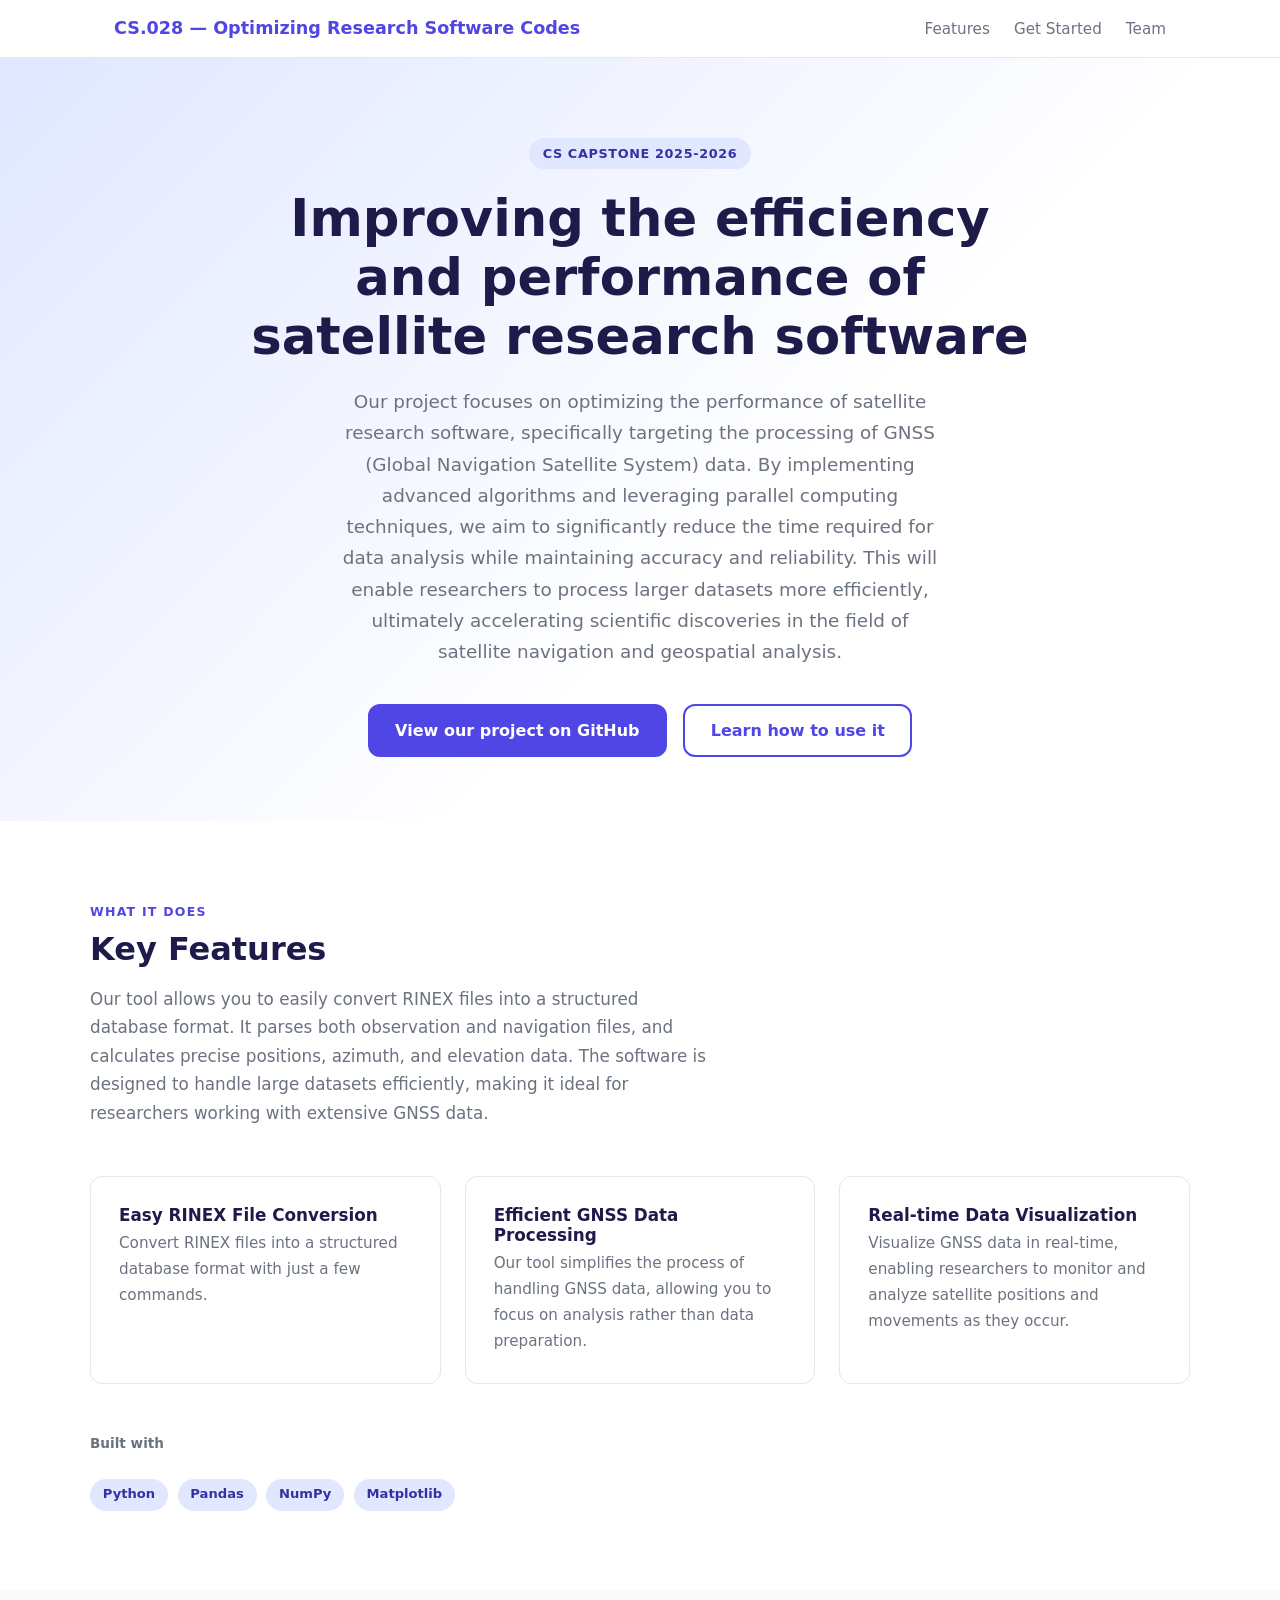
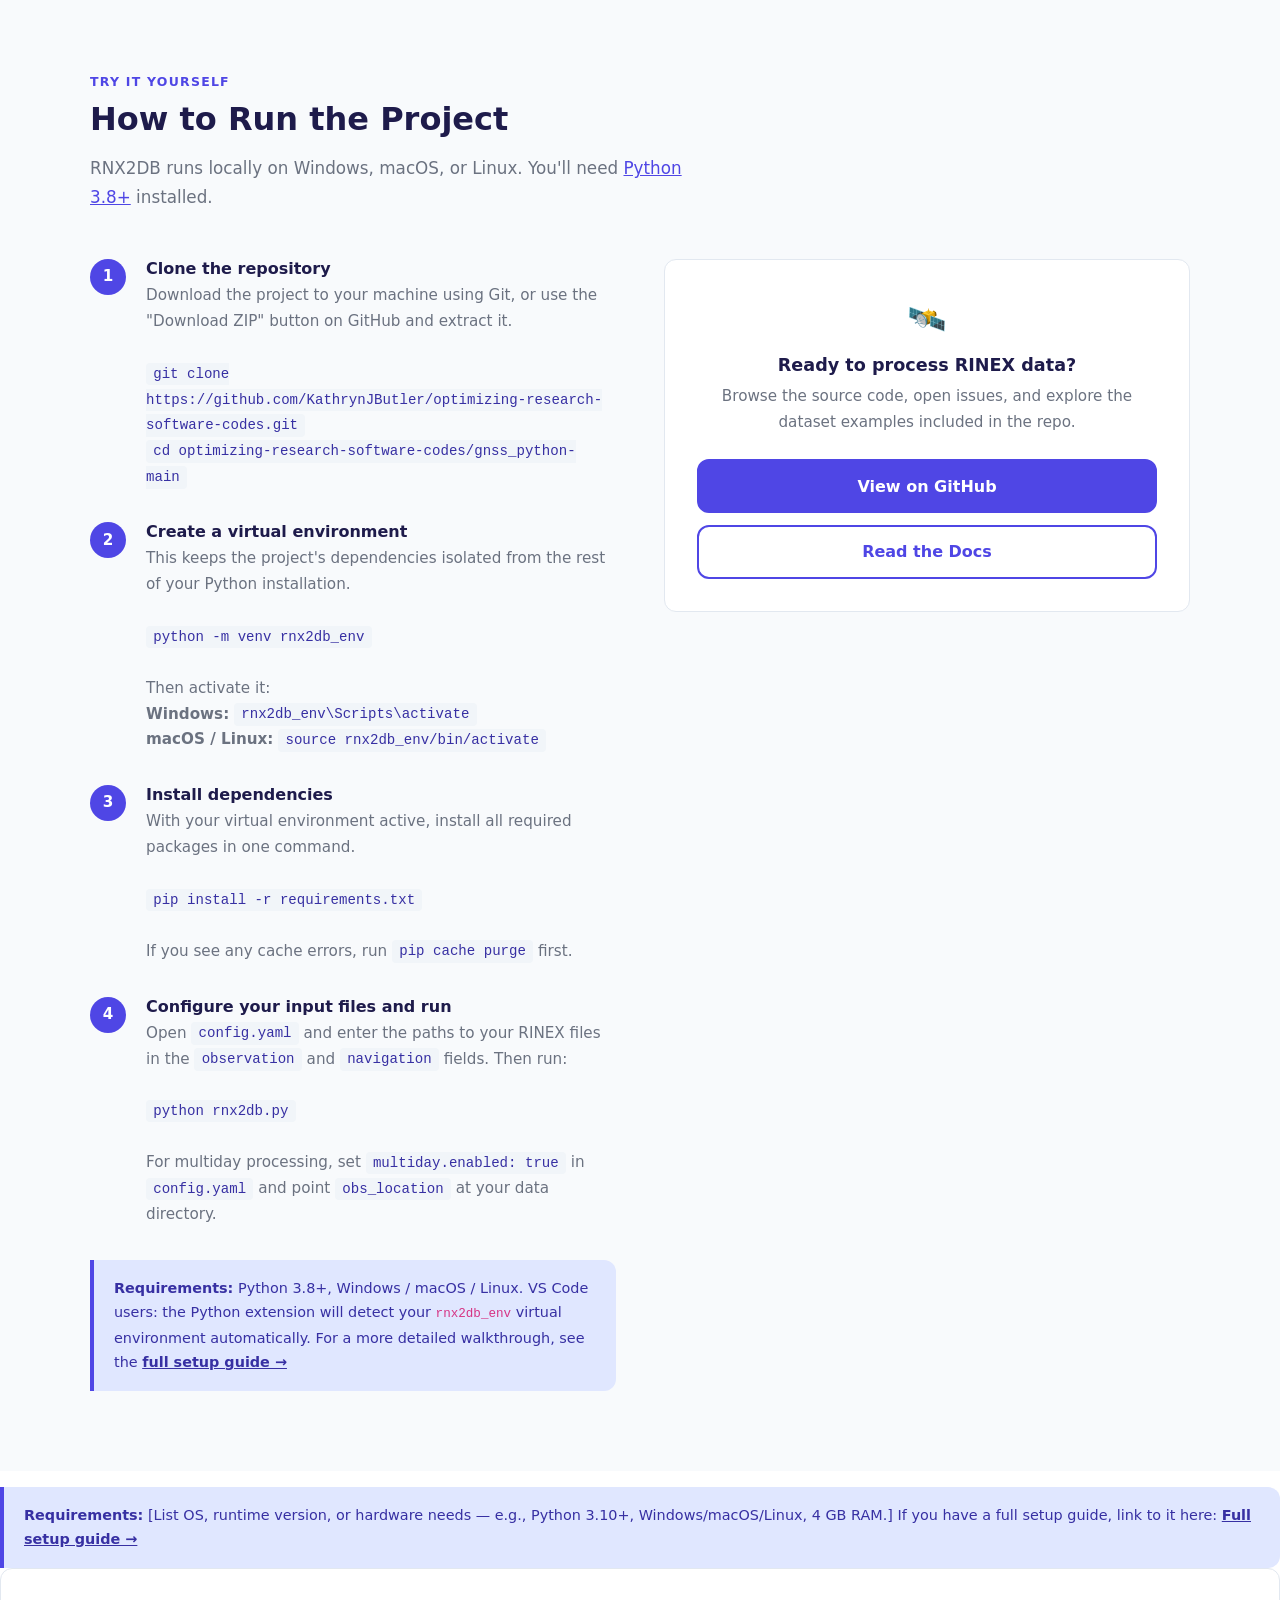
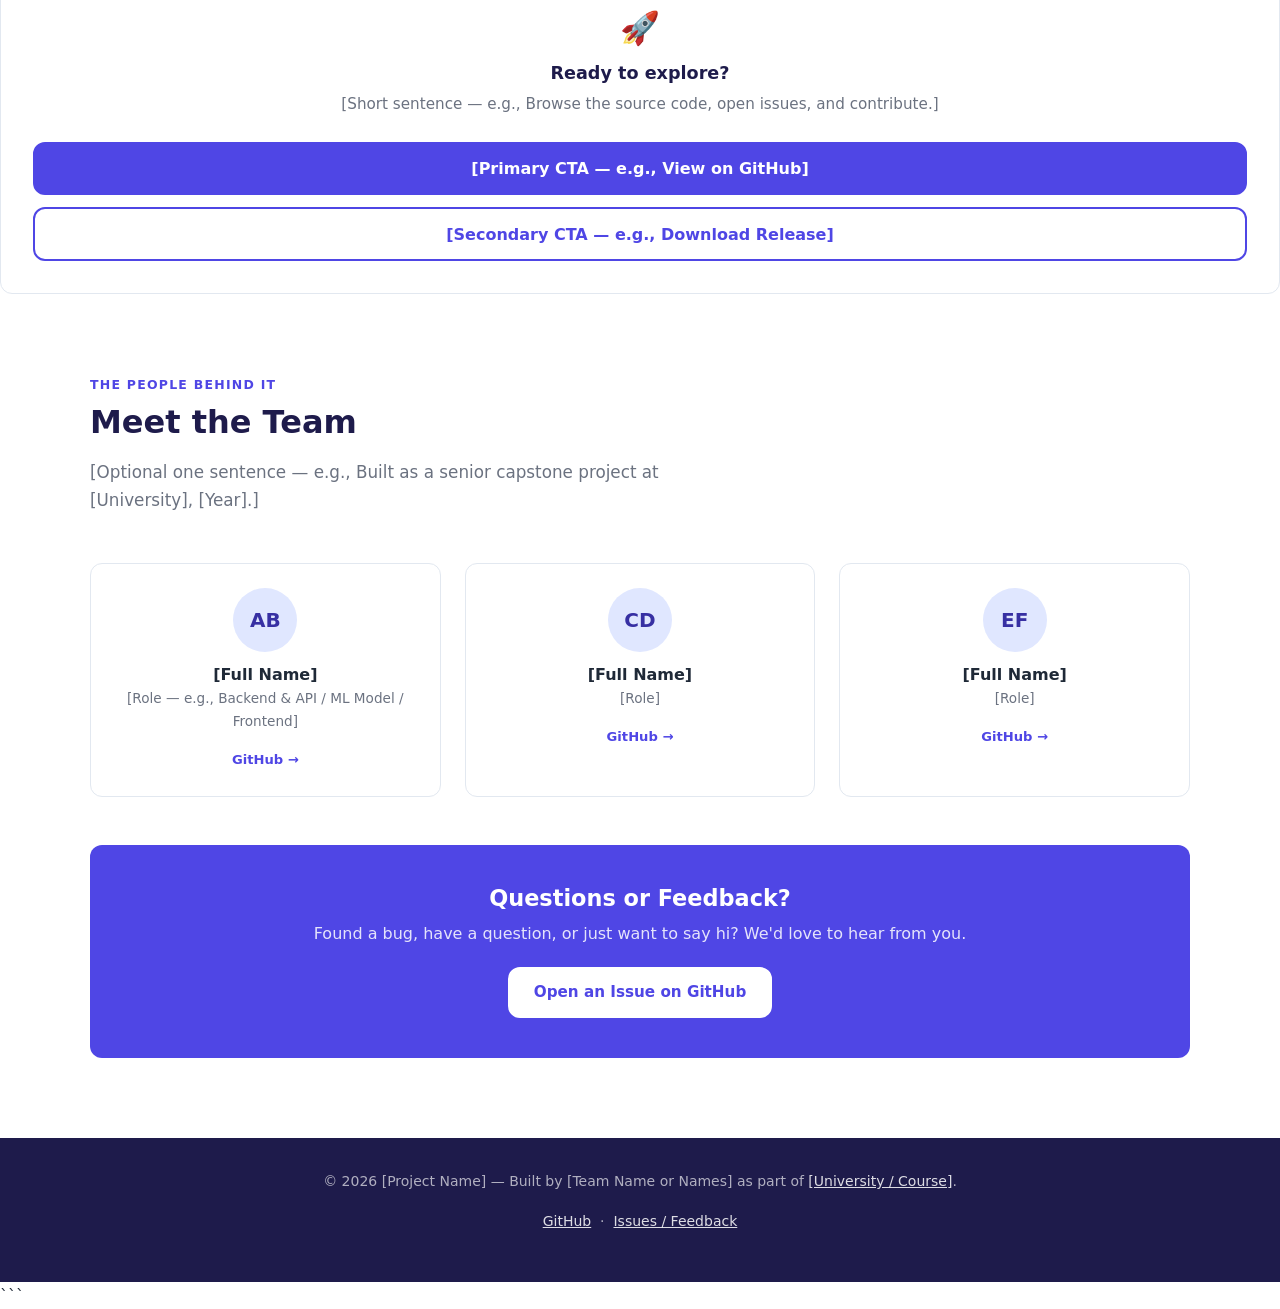
==== docs/index.html @ 9f59230b "About halfway done with the website Co-authored-by: Copilot <copilot@github.com>" ====
<!DOCTYPE html>
<html lang="en">

<head>
  <meta charset="UTF-8" />
  <meta name="viewport" content="width=device-width, initial-scale=1.0" />
  <title>CS.028 — Optimizing Research Software Codes</title>
  <meta name="description" content="Improving the efficiency and performance of satellite research software." />

  <!-- Bootstrap 5 from CDN -->
  <link rel="stylesheet" href="https://cdnjs.cloudflare.com/ajax/libs/bootstrap/5.3.3/css/bootstrap.min.css"
    integrity="sha512-jnSuA4Ss2PkkikSOLtYs8BlYIeeIK1h99ty4YfvRPAlzr377vr3CXDb7sb7eEEBYjDtcYj+AjBH3FLv5uSJuXg=="
    crossorigin="anonymous" referrerpolicy="no-referrer" />

  <!-- styles -->
  <link rel="stylesheet" href="style.css" />


</head>

<body>

  <!-- Skip link for keyboard/screen-reader users -->
  <a class="skip-link" href="#main-content">Skip to main content</a>

  <!-- ─── Navigation ──────────────────────────────────────── -->
  <nav aria-label="Site navigation">
    <div class="nav-inner">
      <a href="#" class="nav-logo" aria-label="CS.028 — Optimizing Research Software Codes home">CS.028 — Optimizing
        Research Software Codes</a>
      <ul class="nav-links" role="list">
        <li><a href="#features">Features</a></li>
        <li><a href="#get-started">Get Started</a></li>
        <li><a href="#team">Team</a></li>
      </ul>
    </div>
  </nav>

  <main id="main-content">

    <!-- ─── Hero ─────────────────────────────────────────── -->
    <section class="hero" aria-labelledby="hero-heading">
      <p class="hero-badge" aria-hidden="true">CS Capstone 2025-2026</p>
      <h1 id="hero-heading">
        Improving the efficiency and performance of satellite research software
      </h1>
      <p class="hero-sub">
        Our project focuses on optimizing the performance of satellite research software, specifically targeting the
        processing of GNSS (Global Navigation Satellite System) data. By implementing advanced algorithms and leveraging
        parallel computing techniques, we aim to significantly reduce the time required for data analysis while
        maintaining accuracy and reliability. This will enable researchers to process larger datasets more efficiently,
        ultimately accelerating scientific discoveries in the field of satellite navigation and geospatial analysis.
      </p>

      <div class="hero-cta-group">
        <!-- PRIMARY action -->
        <a href="https://github.com/KathrynJButler/optimizing-research-software-codes" class="btn-primary-custom"
          aria-label="View source code on GitHub (opens in new tab)">
          View our project on GitHub
        </a>
        <!-- SECONDARY action -->
        <a href="https://github.com/KathrynJButler/optimizing-research-software-codes/tree/main/documentation"
          class="btn-secondary-custom" aria-label="View documentation on GitHub (opens in new tab)">
          Learn how to use it
        </a>
      </div>
    </section>

    <!-- ─── Features ─────────────────────────────────────── -->
    <section class="section" id="features" aria-labelledby="features-heading">
      <div class="section-inner">
        <p class="section-label" aria-hidden="true">What it does</p>
        <h2 class="section-title" id="features-heading">Key Features</h2>
        <p class="section-desc">
          Our tool allows you to easily convert RINEX files into a structured database format. It parses both
          observation and navigation files, and calculates precise positions, azimuth, and elevation data. The software
          is designed to handle large datasets efficiently, making it ideal for researchers working with extensive GNSS
          data.
        </p>

        <div class="features-grid" role="list">

          <!-- Feature 1 -->
          <article class="feature-card" role="listitem">
            <!-- <span class="feature-icon" aria-hidden="true">📊</span> -->
            <h3>Easy RINEX File Conversion</h3>
            <p>
              Convert RINEX files into a structured database format with just a few commands.
            </p>
          </article>

          <!-- Feature 2 -->
          <article class="feature-card" role="listitem">
            <h3>Efficient GNSS Data Processing</h3>
            <p>
              Our tool simplifies the process of handling GNSS data, allowing you to focus on analysis rather than data
              preparation.
            </p>
          </article>

          <!-- Feature 3 -->
          <article class="feature-card" role="listitem">
            <h3>Real-time Data Visualization</h3>
            <p>
              Visualize GNSS data in real-time, enabling researchers to monitor and analyze satellite positions and
              movements as they occur.
            </p>
          </article>
        </div>

        <!-- Tech stack — optional but looks nice -->
        <div style="margin-top: 3rem;">
          <p style="font-size: 0.85rem; font-weight: 600; color: var(--text-muted); margin-bottom: 0.5rem;">Built with
          </p>
          <div class="tech-pills" aria-label="Technologies used">
            <span class="tech-pill">Python</span>
            <span class="tech-pill">Pandas</span>
            <span class="tech-pill">NumPy</span>
            <span class="tech-pill">Matplotlib</span>
          </div>
        </div>

      </div>
    </section>

    <!-- ─── Get Started ───────────────────────────────────── -->
    <section class="section section-alt" id="get-started" aria-labelledby="gs-heading">
      <div class="section-inner">
        <p class="section-label" aria-hidden="true">Try it yourself</p>
        <h2 class="section-title" id="gs-heading">How to Run the Project</h2>
        <p class="section-desc">
          RNX2DB runs locally on Windows, macOS, or Linux. You'll need
          <a href="https://www.python.org/downloads/" target="_blank" rel="noopener noreferrer"
            aria-label="Download Python (opens in new tab)">Python 3.8+</a>
          installed.
        </p>

        <div style="display: grid; grid-template-columns: 1fr 1fr; gap: 3rem; align-items: start;">

          <div>
            <ol class="steps" aria-label="Setup steps">

              <li>
                <div class="step-num" aria-hidden="true">1</div>
                <div class="step-body">
                  <h3>Clone the repository</h3>
                  <p>
                    Download the project to your machine using Git, or use the "Download ZIP" button on GitHub and extract it.
                    <br><br>
                    <code>git clone https://github.com/KathrynJButler/optimizing-research-software-codes.git</code>
                    <br>
                    <code>cd optimizing-research-software-codes/gnss_python-main</code>
                  </p>
                </div>
              </li>

              <li>
                <div class="step-num" aria-hidden="true">2</div>
                <div class="step-body">
                  <h3>Create a virtual environment</h3>
                  <p>
                    This keeps the project's dependencies isolated from the rest of your Python installation.
                    <br><br>
                    <code>python -m venv rnx2db_env</code>
                    <br><br>
                    Then activate it:
                    <br>
                    <strong>Windows:</strong> <code>rnx2db_env\Scripts\activate</code>
                    <br>
                    <strong>macOS / Linux:</strong> <code>source rnx2db_env/bin/activate</code>
                  </p>
                </div>
              </li>

              <li>
                <div class="step-num" aria-hidden="true">3</div>
                <div class="step-body">
                  <h3>Install dependencies</h3>
                  <p>
                    With your virtual environment active, install all required packages
                    in one command. 
                    <br><br>
                    <code>pip install -r requirements.txt</code>
                    <br><br>
                    If you see any cache errors, run
                    <code>pip cache purge</code> first.
                  </p>
                </div>
              </li>

              <li>
                <div class="step-num" aria-hidden="true">4</div>
                <div class="step-body">
                  <h3>Configure your input files and run</h3>
                  <p>
                    Open <code>config.yaml</code> and enter the paths to your RINEX files in the
                    <code>observation</code> and <code>navigation</code> fields. Then run:
                    <br><br>
                    <code>python rnx2db.py</code>
                    <br><br>
                    For multiday processing, set <code>multiday.enabled: true</code>
                    in <code>config.yaml</code> and point
                    <code>obs_location</code> at your data directory.
                  </p>
                </div>
              </li>

            </ol>

            <!-- Requirements note -->
            <div
              style="background: var(--brand-light); border-left: 4px solid var(--brand); border-radius: 0 var(--radius) var(--radius) 0; padding: 1rem 1.25rem; margin-top: 1rem;"
              role="note" aria-label="System requirements">
              <p style="margin: 0; font-size: 0.9rem; color: var(--brand-dark);">
                <strong>Requirements:</strong>
                Python 3.8+, Windows / macOS / Linux.
                VS Code users: the Python extension will detect your
                <code>rnx2db_env</code> virtual environment automatically.
                For a more detailed walkthrough, see the
                <a href="https://github.com/KathrynJButler/optimizing-research-software-codes/tree/main/documentation"
                  style="color: var(--brand-dark); font-weight: 600;" aria-label="Full setup documentation">
                  full setup guide →
                </a>
              </p>
            </div>
          </div>

          <!-- Right column: CTA card -->
          <div>
            <div
              style="background: #fff; border: 1px solid var(--border); border-radius: var(--radius); padding: 2rem; text-align: center;"
              aria-label="Primary call to action">
              <p style="font-size: 2rem; margin-bottom: 0.5rem;" aria-hidden="true">🛰️</p>
              <h3 style="font-weight: 700; font-size: 1.1rem; color: var(--text-main); margin-bottom: 0.5rem;">
                Ready to process RINEX data?
              </h3>
              <p style="color: var(--text-muted); font-size: 0.95rem; margin-bottom: 1.5rem;">
                Browse the source code, open issues, and explore the dataset examples included in the repo.
              </p>
              <a href="https://github.com/KathrynJButler/optimizing-research-software-codes" class="btn-primary-custom"
                style="display: block; text-align: center;" target="_blank" rel="noopener noreferrer"
                aria-label="View the project source code on GitHub (opens in new tab)">
                View on GitHub
              </a>
              <a href="https://github.com/KathrynJButler/optimizing-research-software-codes/blob/main/README.md" class="btn-secondary-custom"
                style="display: block; text-align: center; margin-top: 0.75rem;" target="_blank"
                rel="noopener noreferrer" aria-label="Read the full project documentation (opens in new tab)">
                Read the Docs
              </a>
            </div>
          </div>

        </div>
      </div>
    </section>

    <!-- Platform / requirements note -->
    <div
      style="background: var(--brand-light); border-left: 4px solid var(--brand); border-radius: 0 var(--radius) var(--radius) 0; padding: 1rem 1.25rem; margin-top: 1rem;"
      role="note" aria-label="System requirements">
      <p style="margin: 0; font-size: 0.9rem; color: var(--brand-dark);">
        <strong>Requirements:</strong>
        [List OS, runtime version, or hardware needs — e.g., Python 3.10+, Windows/macOS/Linux, 4 GB RAM.]
        If you have a full setup guide, link to it here:
        <a href="[LINK TO FULL DOCS]" style="color: var(--brand-dark); font-weight: 600;">
          Full setup guide →
        </a>
      </p>
    </div>
    </div>

    <!-- Right column: main CTA card -->
    <div>
      <div
        style="background: #fff; border: 1px solid var(--border); border-radius: var(--radius); padding: 2rem; text-align: center;"
        aria-label="Primary call to action">
        <p style="font-size: 2rem; margin-bottom: 0.5rem;" aria-hidden="true">🚀</p>
        <h3 style="font-weight: 700; font-size: 1.1rem; color: var(--text-main); margin-bottom: 0.5rem;">
          Ready to explore?
        </h3>
        <p style="color: var(--text-muted); font-size: 0.95rem; margin-bottom: 1.5rem;">
          [Short sentence — e.g., Browse the source code, open issues, and contribute.]
        </p>
        <a href="[YOUR MAIN LINK]" class="btn-primary-custom" style="display: block; text-align: center;"
          aria-label="[Descriptive label for your main link]">
          [Primary CTA — e.g., View on GitHub]
        </a>

        <!-- Optional second link -->
        <a href="[SECONDARY LINK]" class="btn-secondary-custom"
          style="display: block; text-align: center; margin-top: 0.75rem;" aria-label="[Descriptive label]">
          [Secondary CTA — e.g., Download Release]
        </a>
      </div>
    </div>

    </div>
    </div>
    </section>

    <!-- ─── Team ──────────────────────────────────────────── -->
    <section class="section" id="team" aria-labelledby="team-heading">
      <div class="section-inner">
        <p class="section-label" aria-hidden="true">The people behind it</p>
        <h2 class="section-title" id="team-heading">Meet the Team</h2>
        <p class="section-desc">
          [Optional one sentence — e.g., Built as a senior capstone project at [University], [Year].]
        </p>

        <div class="team-grid">

          <!-- Duplicate this block for each team member -->
          <div class="team-card">
            <!--
              Initials avatar — replace AB with first+last initials.
              Or swap the .avatar div for an <img> with a headshot.
            -->
            <div class="avatar" aria-hidden="true">AB</div>
            <h3>[Full Name]</h3>
            <p>[Role — e.g., Backend & API / ML Model / Frontend]</p>
            <a href="https://github.com/[username]" target="_blank" rel="noopener noreferrer"
              aria-label="[Full Name]'s GitHub profile (opens in new tab)">
              GitHub →
            </a>
          </div>

          <div class="team-card">
            <div class="avatar" aria-hidden="true">CD</div>
            <h3>[Full Name]</h3>
            <p>[Role]</p>
            <a href="https://github.com/[username]" target="_blank" rel="noopener noreferrer"
              aria-label="[Full Name]'s GitHub profile (opens in new tab)">
              GitHub →
            </a>
          </div>

          <div class="team-card">
            <div class="avatar" aria-hidden="true">EF</div>
            <h3>[Full Name]</h3>
            <p>[Role]</p>
            <a href="https://github.com/[username]" target="_blank" rel="noopener noreferrer"
              aria-label="[Full Name]'s GitHub profile (opens in new tab)">
              GitHub →
            </a>
          </div>

          <!-- Add more team-card blocks as needed -->

        </div>

        <!-- Past contributors — only include if this is a multi-year project -->
        <!--
        <div style="margin-top: 2.5rem; padding: 1.5rem; background: var(--surface); border-radius: var(--radius); border: 1px solid var(--border);">
          <h3 style="font-size: 1rem; font-weight: 700; margin-bottom: 0.5rem; color: var(--text-main);">Past Contributors</h3>
          <p style="color: var(--text-muted); font-size: 0.95rem; margin: 0;">
            This project builds on work by the [Year] capstone team:
            <a href="[GitHub link]">[Name 1]</a>,
            <a href="[GitHub link]">[Name 2]</a>,
            <a href="[GitHub link]">[Name 3]</a>.
          </p>
        </div>
        -->

        <!-- Contact / Feedback banner -->
        <div class="contact-banner" role="complementary" aria-label="Contact and feedback">
          <h2>Questions or Feedback?</h2>
          <p>
            Found a bug, have a question, or just want to say hi?
            We'd love to hear from you.
          </p>
          <a href="[YOUR GITHUB ISSUES LINK — e.g., https://github.com/yourname/project/issues]" class="btn-white"
            target="_blank" rel="noopener noreferrer" aria-label="Open an issue on GitHub (opens in new tab)">
            Open an Issue on GitHub
          </a>
          <!-- Or use mailto: if you prefer email -->
          <!--
          <a href="mailto:[your-email@example.com]" class="btn-white" aria-label="Send us an email">
            Email Us
          </a>
          -->
        </div>

      </div>
    </section>

  </main>

  <!-- ─── Footer ───────────────────────────────────────────── -->
  <footer role="contentinfo">
    <p>
      &copy; 2026 [Project Name] — Built by [Team Name or Names] as part of
      <a href="[University or course link]">[University / Course]</a>.
    </p>
    <p style="margin-top: 0.4rem;">
      <a href="[YOUR GITHUB REPO]" aria-label="View source code on GitHub">GitHub</a>
      &nbsp;·&nbsp;
      <a href="[YOUR GITHUB ISSUES LINK]" aria-label="Open a GitHub issue to report a bug or give feedback">Issues /
        Feedback</a>
    </p>
  </footer>

  <!-- Bootstrap JS bundle (includes Popper) — needed only if you use modals, dropdowns, etc. -->
  <script src="https://cdnjs.cloudflare.com/ajax/libs/bootstrap/5.3.3/js/bootstrap.bundle.min.js"
    integrity="sha512-7Pi/otdlbbCR+LnW+F7PwFcSDJOuUJB3OxtEHbg4vSMvzvJjde4Po1v4BR9Gdc9aXNUNFVUY+SK51wWT8WF9Gg=="
    crossorigin="anonymous" referrerpolicy="no-referrer"></script>

</body>

</html>
```
---- docs/style.css ----
/* ─── Tokens ─────────────────────────────────────────── */
:root {
  --brand:       #4f46e5;   /* indigo — swap to match your project */
  --brand-dark:  #3730a3;
  --brand-light: #e0e7ff;
  --text-main:   #1e1b4b;
  --text-muted:  #6b7280;
  --surface:     #f8fafc;
  --border:      #e2e8f0;
  --radius:      0.75rem;
}

/* ─── Global ─────────────────────────────────────────── */
body {
  font-family: 'Segoe UI', system-ui, -apple-system, sans-serif;
  color: #1f2937;
  background: #ffffff;
  line-height: 1.7;
}
img { max-width: 100%; height: auto; }
a { color: var(--brand); }
a:hover { color: var(--brand-dark); }

/* ─── Skip link (accessibility) ─────────────────────── */
.skip-link {
  position: absolute;
  top: -100%;
  left: 1rem;
  background: var(--brand);
  color: #fff;
  padding: 0.5rem 1rem;
  border-radius: 0 0 var(--radius) var(--radius);
  font-weight: 600;
  z-index: 9999;
  transition: top 0.2s;
}
.skip-link:focus { top: 0; color: #fff; }

/* ─── Nav ────────────────────────────────────────────── */
nav {
  position: sticky;
  top: 0;
  background: rgba(255,255,255,0.95);
  backdrop-filter: blur(8px);
  border-bottom: 1px solid var(--border);
  z-index: 100;
}
.nav-inner {
  display: flex;
  align-items: center;
  justify-content: space-between;
  padding: 0.85rem 1.5rem;
  max-width: 1100px;
  margin: 0 auto;
}
.nav-logo {
  font-weight: 700;
  font-size: 1.1rem;
  color: var(--brand);
  text-decoration: none;
}
.nav-links { display: flex; gap: 1.5rem; list-style: none; margin: 0; padding: 0; }
.nav-links a {
  color: var(--text-muted);
  text-decoration: none;
  font-size: 0.95rem;
  transition: color 0.15s;
}
.nav-links a:hover { color: var(--brand); }

/* ─── Hero ───────────────────────────────────────────── */
.hero {
  background: linear-gradient(135deg, var(--brand-light) 0%, #ffffff 60%);
  padding: 5rem 1.5rem 4rem;
  text-align: center;
}
.hero-badge {
  display: inline-block;
  background: var(--brand-light);
  color: var(--brand-dark);
  font-size: 0.8rem;
  font-weight: 600;
  letter-spacing: 0.05em;
  text-transform: uppercase;
  padding: 0.3rem 0.85rem;
  border-radius: 999px;
  margin-bottom: 1.25rem;
}
.hero h1 {
  font-size: clamp(2rem, 5vw, 3.2rem);
  font-weight: 800;
  color: var(--text-main);
  line-height: 1.15;
  max-width: 780px;
  margin: 0 auto 1.25rem;
}
.hero-sub {
  font-size: 1.15rem;
  color: var(--text-muted);
  max-width: 600px;
  margin: 0 auto 2.25rem;
}
.hero-cta-group { display: flex; gap: 1rem; justify-content: center; flex-wrap: wrap; }

/* ─── Buttons ────────────────────────────────────────── */
.btn-primary-custom {
  background: var(--brand);
  color: #fff;
  border: 2px solid var(--brand);
  border-radius: var(--radius);
  padding: 0.7rem 1.6rem;
  font-weight: 600;
  font-size: 1rem;
  text-decoration: none;
  transition: background 0.2s, transform 0.15s;
  display: inline-block;
}
.btn-primary-custom:hover {
  background: var(--brand-dark);
  border-color: var(--brand-dark);
  color: #fff;
  transform: translateY(-1px);
}
.btn-secondary-custom {
  background: transparent;
  color: var(--brand);
  border: 2px solid var(--brand);
  border-radius: var(--radius);
  padding: 0.7rem 1.6rem;
  font-weight: 600;
  font-size: 1rem;
  text-decoration: none;
  transition: background 0.2s, transform 0.15s;
  display: inline-block;
}
.btn-secondary-custom:hover {
  background: var(--brand-light);
  color: var(--brand-dark);
  transform: translateY(-1px);
}

/* ─── Demo / Screenshot ──────────────────────────────── */
.demo-wrap {
  max-width: 900px;
  margin: 3.5rem auto 0;
  border-radius: var(--radius);
  overflow: hidden;
  box-shadow: 0 8px 40px rgba(79,70,229,0.12), 0 1px 4px rgba(0,0,0,0.06);
  border: 1px solid var(--border);
}
.demo-bar {
  background: #f1f5f9;
  padding: 0.6rem 1rem;
  display: flex;
  align-items: center;
  gap: 0.4rem;
  border-bottom: 1px solid var(--border);
}
.demo-dot {
  width: 10px; height: 10px;
  border-radius: 50%;
}

/* ─── Section wrapper ────────────────────────────────── */
.section { padding: 5rem 1.5rem; }
.section-alt { background: var(--surface); }
.section-inner { max-width: 1100px; margin: 0 auto; }
.section-label {
  font-size: 0.78rem;
  font-weight: 700;
  letter-spacing: 0.1em;
  text-transform: uppercase;
  color: var(--brand);
  margin-bottom: 0.5rem;
}
.section-title {
  font-size: clamp(1.5rem, 3vw, 2rem);
  font-weight: 700;
  color: var(--text-main);
  margin-bottom: 1rem;
}
.section-desc {
  color: var(--text-muted);
  font-size: 1.05rem;
  max-width: 620px;
  margin-bottom: 3rem;
}

/* ─── Feature cards ──────────────────────────────────── */
.features-grid {
  display: grid;
  grid-template-columns: repeat(auto-fit, minmax(260px, 1fr));
  gap: 1.5rem;
}
.feature-card {
  background: #fff;
  border: 1px solid var(--border);
  border-radius: var(--radius);
  padding: 1.75rem;
  transition: box-shadow 0.2s, transform 0.2s;
}
.feature-card:hover {
  box-shadow: 0 4px 20px rgba(79,70,229,0.1);
  transform: translateY(-2px);
}
.feature-icon {
  font-size: 1.75rem;
  margin-bottom: 0.85rem;
  display: block;
}
.feature-card h3 {
  font-size: 1.05rem;
  font-weight: 700;
  color: var(--text-main);
  margin-bottom: 0.4rem;
}
.feature-card p {
  font-size: 0.95rem;
  color: var(--text-muted);
  margin: 0;
}

/* ─── Tech / stack pills ─────────────────────────────── */
.tech-pills { display: flex; flex-wrap: wrap; gap: 0.6rem; margin-top: 1.5rem; }
.tech-pill {
  background: var(--brand-light);
  color: var(--brand-dark);
  font-size: 0.82rem;
  font-weight: 600;
  padding: 0.3rem 0.8rem;
  border-radius: 999px;
}

/* ─── Getting started steps ──────────────────────────── */
.steps { list-style: none; padding: 0; margin: 0; }
.steps li {
  display: flex;
  gap: 1.25rem;
  margin-bottom: 2rem;
  align-items: flex-start;
}
.step-num {
  flex-shrink: 0;
  width: 2.25rem;
  height: 2.25rem;
  background: var(--brand);
  color: #fff;
  font-weight: 700;
  font-size: 0.95rem;
  border-radius: 50%;
  display: flex;
  align-items: center;
  justify-content: center;
}
.step-body h3 {
  font-size: 1rem;
  font-weight: 700;
  margin: 0 0 0.3rem;
  color: var(--text-main);
}
.step-body p { margin: 0; color: var(--text-muted); font-size: 0.95rem; }
.step-body code {
  background: #f1f5f9;
  padding: 0.2rem 0.45rem;
  border-radius: 4px;
  font-size: 0.88rem;
  color: var(--brand-dark);
}

/* ─── Team section ───────────────────────────────────── */
.team-grid {
  display: grid;
  grid-template-columns: repeat(auto-fit, minmax(180px, 1fr));
  gap: 1.5rem;
}
.team-card {
  background: #fff;
  border: 1px solid var(--border);
  border-radius: var(--radius);
  padding: 1.5rem 1.25rem;
  text-align: center;
  transition: box-shadow 0.2s;
}
.team-card:hover { box-shadow: 0 4px 16px rgba(79,70,229,0.1); }
.avatar {
  width: 64px;
  height: 64px;
  border-radius: 50%;
  background: var(--brand-light);
  color: var(--brand-dark);
  font-weight: 700;
  font-size: 1.25rem;
  display: flex;
  align-items: center;
  justify-content: center;
  margin: 0 auto 0.85rem;
}
.team-card h3 { font-size: 1rem; font-weight: 700; margin-bottom: 0.15rem; }
.team-card p  { font-size: 0.85rem; color: var(--text-muted); margin-bottom: 0.75rem; }
.team-card a  {
  font-size: 0.82rem;
  font-weight: 600;
  color: var(--brand);
  text-decoration: none;
}
.team-card a:hover { text-decoration: underline; }

/* ─── Contact banner ─────────────────────────────────── */
.contact-banner {
  background: var(--brand);
  color: #fff;
  border-radius: var(--radius);
  padding: 2.5rem 2rem;
  text-align: center;
  margin-top: 3rem;
}
.contact-banner h2 { font-weight: 700; font-size: 1.4rem; margin-bottom: 0.5rem; }
.contact-banner p  { opacity: 0.85; margin-bottom: 1.25rem; font-size: 1rem; }
.btn-white {
  background: #fff;
  color: var(--brand);
  border: 2px solid #fff;
  border-radius: var(--radius);
  padding: 0.65rem 1.5rem;
  font-weight: 700;
  font-size: 0.95rem;
  text-decoration: none;
  display: inline-block;
  transition: background 0.2s;
}
.btn-white:hover { background: var(--brand-light); color: var(--brand-dark); }

/* ─── Footer ─────────────────────────────────────────── */
footer {
  background: #1e1b4b;
  color: rgba(255,255,255,0.65);
  text-align: center;
  padding: 2rem 1.5rem;
  font-size: 0.875rem;
}
footer a { color: rgba(255,255,255,0.85); }
footer a:hover { color: #fff; }

/* ─── Responsive nav ─────────────────────────────────── */
@media (max-width: 600px) {
  .nav-links { display: none; }
  .hero { padding: 3.5rem 1rem 3rem; }
}
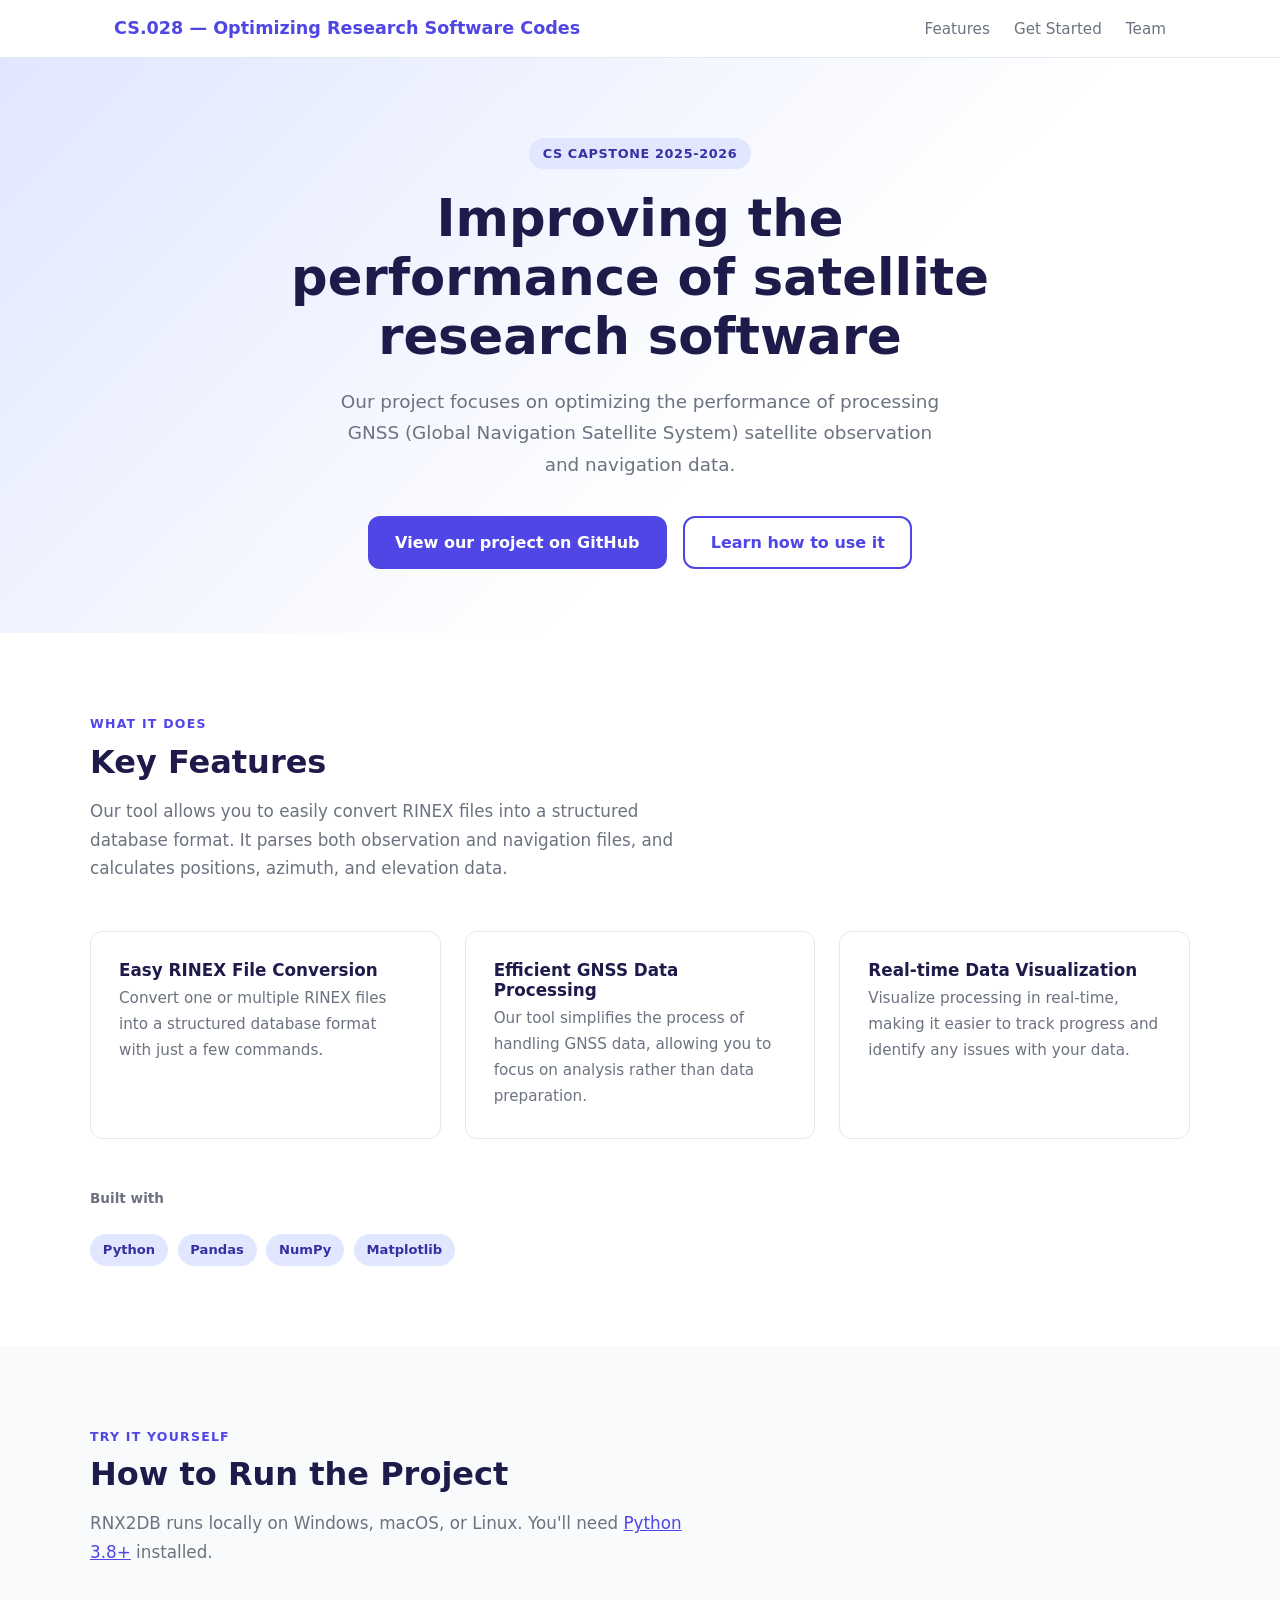
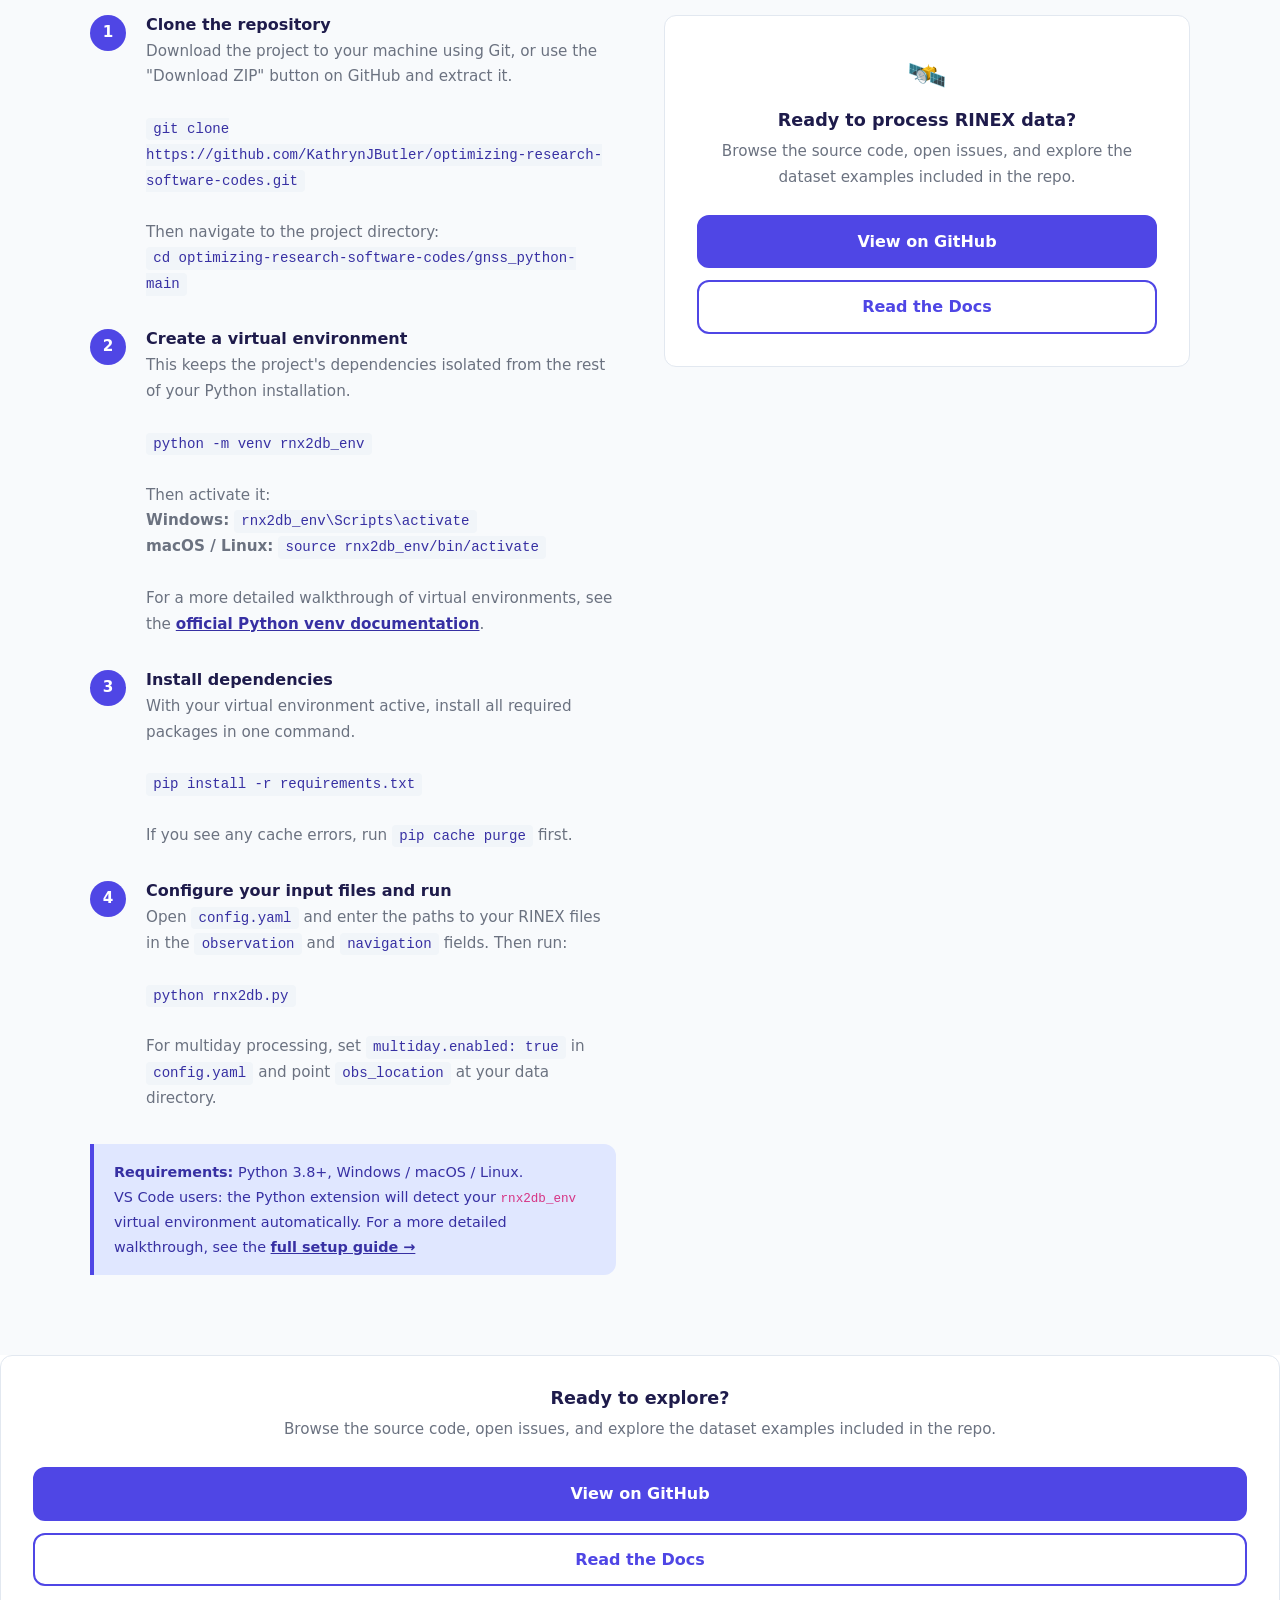
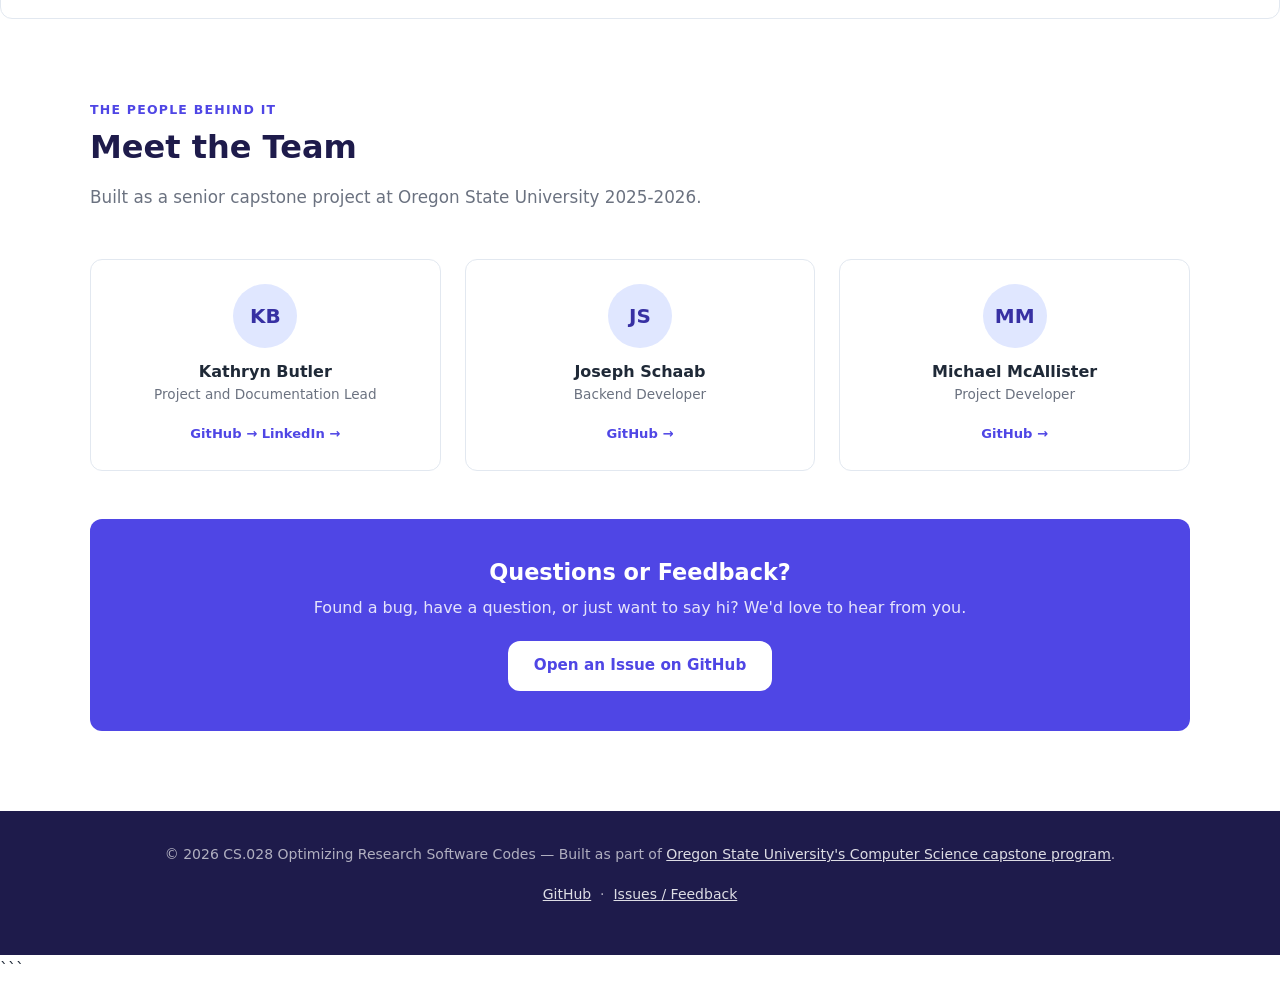
==== commit 1053ab16: "Finished initial pass of website Co-authored-by: Copilot <copilot@github.com>" ====
--- a/docs/index.html
+++ b/docs/index.html
@@ -42,25 +42,22 @@
     <section class="hero" aria-labelledby="hero-heading">
       <p class="hero-badge" aria-hidden="true">CS Capstone 2025-2026</p>
       <h1 id="hero-heading">
-        Improving the efficiency and performance of satellite research software
+        Improving the performance of satellite research software
       </h1>
       <p class="hero-sub">
-        Our project focuses on optimizing the performance of satellite research software, specifically targeting the
-        processing of GNSS (Global Navigation Satellite System) data. By implementing advanced algorithms and leveraging
-        parallel computing techniques, we aim to significantly reduce the time required for data analysis while
-        maintaining accuracy and reliability. This will enable researchers to process larger datasets more efficiently,
-        ultimately accelerating scientific discoveries in the field of satellite navigation and geospatial analysis.
+        Our project focuses on optimizing the performance of processing GNSS (Global Navigation Satellite System)
+        satellite observation and navigation data.
       </p>
 
       <div class="hero-cta-group">
         <!-- PRIMARY action -->
         <a href="https://github.com/KathrynJButler/optimizing-research-software-codes" class="btn-primary-custom"
-          aria-label="View source code on GitHub (opens in new tab)">
+          target="_blank" aria-label="View source code on GitHub (opens in new tab)">
           View our project on GitHub
         </a>
         <!-- SECONDARY action -->
-        <a href="https://github.com/KathrynJButler/optimizing-research-software-codes/tree/main/documentation"
-          class="btn-secondary-custom" aria-label="View documentation on GitHub (opens in new tab)">
+        <a href="https://github.com/KathrynJButler/optimizing-research-software-codes/blob/main/README.md"
+          target="_blank" class="btn-secondary-custom" aria-label="View README on GitHub (opens in new tab)">
           Learn how to use it
         </a>
       </div>
@@ -73,9 +70,7 @@
         <h2 class="section-title" id="features-heading">Key Features</h2>
         <p class="section-desc">
           Our tool allows you to easily convert RINEX files into a structured database format. It parses both
-          observation and navigation files, and calculates precise positions, azimuth, and elevation data. The software
-          is designed to handle large datasets efficiently, making it ideal for researchers working with extensive GNSS
-          data.
+          observation and navigation files, and calculates positions, azimuth, and elevation data.
         </p>
 
         <div class="features-grid" role="list">
@@ -85,7 +80,7 @@
             <!-- <span class="feature-icon" aria-hidden="true">📊</span> -->
             <h3>Easy RINEX File Conversion</h3>
             <p>
-              Convert RINEX files into a structured database format with just a few commands.
+              Convert one or multiple RINEX files into a structured database format with just a few commands.
             </p>
           </article>
 
@@ -102,8 +97,8 @@
           <article class="feature-card" role="listitem">
             <h3>Real-time Data Visualization</h3>
             <p>
-              Visualize GNSS data in real-time, enabling researchers to monitor and analyze satellite positions and
-              movements as they occur.
+              Visualize processing in real-time, making it easier to track progress and identify any issues with your
+              data.
             </p>
           </article>
         </div>
@@ -145,9 +140,12 @@
                 <div class="step-body">
                   <h3>Clone the repository</h3>
                   <p>
-                    Download the project to your machine using Git, or use the "Download ZIP" button on GitHub and extract it.
+                    Download the project to your machine using Git, or use the "Download ZIP" button on GitHub and
+                    extract it.
                     <br><br>
                     <code>git clone https://github.com/KathrynJButler/optimizing-research-software-codes.git</code>
+                    <br><br>
+                    Then navigate to the project directory:
                     <br>
                     <code>cd optimizing-research-software-codes/gnss_python-main</code>
                   </p>
@@ -168,6 +166,12 @@
                     <strong>Windows:</strong> <code>rnx2db_env\Scripts\activate</code>
                     <br>
                     <strong>macOS / Linux:</strong> <code>source rnx2db_env/bin/activate</code>
+                    <br><br>
+                    For a more detailed walkthrough of virtual environments, see the
+                    <a href="https://docs.python.org/3/library/venv.html" target="_blank" rel="noopener noreferrer"
+                      style="color: var(--brand-dark); font-weight: 600;"
+                      aria-label="Python virtual environments documentation (opens in new tab)">
+                      official Python venv documentation</a>.
                   </p>
                 </div>
               </li>
@@ -178,7 +182,7 @@
                   <h3>Install dependencies</h3>
                   <p>
                     With your virtual environment active, install all required packages
-                    in one command. 
+                    in one command.
                     <br><br>
                     <code>pip install -r requirements.txt</code>
                     <br><br>
@@ -214,11 +218,13 @@
               <p style="margin: 0; font-size: 0.9rem; color: var(--brand-dark);">
                 <strong>Requirements:</strong>
                 Python 3.8+, Windows / macOS / Linux.
+                <br>
                 VS Code users: the Python extension will detect your
                 <code>rnx2db_env</code> virtual environment automatically.
                 For a more detailed walkthrough, see the
                 <a href="https://github.com/KathrynJButler/optimizing-research-software-codes/tree/main/documentation"
-                  style="color: var(--brand-dark); font-weight: 600;" aria-label="Full setup documentation">
+                  style="color: var(--brand-dark); font-weight: 600;" aria-label="Full setup documentation"
+                  target="_blank">
                   full setup guide →
                 </a>
               </p>
@@ -242,9 +248,10 @@
                 aria-label="View the project source code on GitHub (opens in new tab)">
                 View on GitHub
               </a>
-              <a href="https://github.com/KathrynJButler/optimizing-research-software-codes/blob/main/README.md" class="btn-secondary-custom"
-                style="display: block; text-align: center; margin-top: 0.75rem;" target="_blank"
-                rel="noopener noreferrer" aria-label="Read the full project documentation (opens in new tab)">
+              <a href="https://github.com/KathrynJButler/optimizing-research-software-codes/blob/main/README.md"
+                class="btn-secondary-custom" style="display: block; text-align: center; margin-top: 0.75rem;"
+                target="_blank" rel="noopener noreferrer"
+                aria-label="Read the full project documentation (opens in new tab)">
                 Read the Docs
               </a>
             </div>
@@ -253,43 +260,27 @@
         </div>
       </div>
     </section>
-
-    <!-- Platform / requirements note -->
-    <div
-      style="background: var(--brand-light); border-left: 4px solid var(--brand); border-radius: 0 var(--radius) var(--radius) 0; padding: 1rem 1.25rem; margin-top: 1rem;"
-      role="note" aria-label="System requirements">
-      <p style="margin: 0; font-size: 0.9rem; color: var(--brand-dark);">
-        <strong>Requirements:</strong>
-        [List OS, runtime version, or hardware needs — e.g., Python 3.10+, Windows/macOS/Linux, 4 GB RAM.]
-        If you have a full setup guide, link to it here:
-        <a href="[LINK TO FULL DOCS]" style="color: var(--brand-dark); font-weight: 600;">
-          Full setup guide →
-        </a>
-      </p>
-    </div>
-    </div>
 
     <!-- Right column: main CTA card -->
     <div>
       <div
         style="background: #fff; border: 1px solid var(--border); border-radius: var(--radius); padding: 2rem; text-align: center;"
         aria-label="Primary call to action">
-        <p style="font-size: 2rem; margin-bottom: 0.5rem;" aria-hidden="true">🚀</p>
         <h3 style="font-weight: 700; font-size: 1.1rem; color: var(--text-main); margin-bottom: 0.5rem;">
           Ready to explore?
         </h3>
         <p style="color: var(--text-muted); font-size: 0.95rem; margin-bottom: 1.5rem;">
-          [Short sentence — e.g., Browse the source code, open issues, and contribute.]
+          Browse the source code, open issues, and explore the dataset examples included in the repo.
         </p>
-        <a href="[YOUR MAIN LINK]" class="btn-primary-custom" style="display: block; text-align: center;"
-          aria-label="[Descriptive label for your main link]">
-          [Primary CTA — e.g., View on GitHub]
+        <a href="https://github.com/KathrynJButler/optimizing-research-software-codes" class="btn-primary-custom"
+          style="display: block; text-align: center;" target="_blank" rel="noopener noreferrer"
+          aria-label="View the project source code on GitHub (opens in new tab)">
+          View on GitHub
         </a>
-
-        <!-- Optional second link -->
-        <a href="[SECONDARY LINK]" class="btn-secondary-custom"
-          style="display: block; text-align: center; margin-top: 0.75rem;" aria-label="[Descriptive label]">
-          [Secondary CTA — e.g., Download Release]
+        <a href="https://github.com/KathrynJButler/optimizing-research-software-codes/blob/main/README.md"
+          class="btn-secondary-custom" style="display: block; text-align: center; margin-top: 0.75rem;" target="_blank"
+          rel="noopener noreferrer" aria-label="Read the full project documentation (opens in new tab)">
+          Read the Docs
         </a>
       </div>
     </div>
@@ -304,80 +295,66 @@
         <p class="section-label" aria-hidden="true">The people behind it</p>
         <h2 class="section-title" id="team-heading">Meet the Team</h2>
         <p class="section-desc">
-          [Optional one sentence — e.g., Built as a senior capstone project at [University], [Year].]
+          Built as a senior capstone project at Oregon State University 2025-2026.
         </p>
 
         <div class="team-grid">
-
-          <!-- Duplicate this block for each team member -->
           <div class="team-card">
-            <!--
-              Initials avatar — replace AB with first+last initials.
-              Or swap the .avatar div for an <img> with a headshot.
-            -->
-            <div class="avatar" aria-hidden="true">AB</div>
-            <h3>[Full Name]</h3>
-            <p>[Role — e.g., Backend & API / ML Model / Frontend]</p>
-            <a href="https://github.com/[username]" target="_blank" rel="noopener noreferrer"
-              aria-label="[Full Name]'s GitHub profile (opens in new tab)">
+            <div class="avatar" aria-label="KB" style="position: relative; overflow: hidden;">
+              <!-- Initials sit in the background always -->
+              <span aria-hidden="true"
+                style="position: absolute; inset: 0; display: flex; align-items: center; justify-content: center;">
+                KB
+              </span>
+              <!-- Image sits on top; on error it removes itself, revealing the initials -->
+              <img
+                src="https://media.licdn.com/dms/image/v2/D4D03AQHjtehLQ34soQ/profile-displayphoto-shrink_400_400/profile-displayphoto-shrink_400_400/0/1710445297931?e=1778716800&v=beta&t=ECCV-SMCWONO0YvKCuvYakC5-s2YRfR4g-sExs2oT7g"
+                alt="Kathryn Butler's headshot" onerror="this.style.display='none'"
+                style="position: absolute; inset: 0; width: 100%; height: 100%; object-fit: cover; border-radius: 50%;" />
+            </div>
+            <h3>Kathryn Butler</h3>
+            <p>Project and Documentation Lead</p>
+            <a href="https://github.com/KathrynJButler" target="_blank" rel="noopener noreferrer"
+              aria-label="Kathryn Butler's GitHub profile (opens in new tab)">
               GitHub →
             </a>
+            <a href="https://www.linkedin.com/in/kathryn-j-butler/" target="_blank" rel="noopener noreferrer"
+              aria-label="Kathryn Butler's LinkedIn profile (opens in new tab)">
+              LinkedIn →
+            </a>
           </div>
 
           <div class="team-card">
-            <div class="avatar" aria-hidden="true">CD</div>
-            <h3>[Full Name]</h3>
-            <p>[Role]</p>
-            <a href="https://github.com/[username]" target="_blank" rel="noopener noreferrer"
-              aria-label="[Full Name]'s GitHub profile (opens in new tab)">
+            <div class="avatar" aria-hidden="true">JS</div>
+            <h3>Joseph Schaab</h3>
+            <p>Backend Developer</p>
+            <a href="https://github.com/josephschaab" target="_blank" rel="noopener noreferrer"
+              aria-label="Joseph Schaab's GitHub profile (opens in new tab)">
               GitHub →
             </a>
           </div>
 
           <div class="team-card">
-            <div class="avatar" aria-hidden="true">EF</div>
-            <h3>[Full Name]</h3>
-            <p>[Role]</p>
-            <a href="https://github.com/[username]" target="_blank" rel="noopener noreferrer"
-              aria-label="[Full Name]'s GitHub profile (opens in new tab)">
+            <div class="avatar" aria-hidden="true">MM</div>
+            <h3>Michael McAllister</h3>
+            <p>Project Developer</p>
+            <a href="https://github.com/McallMic" target="_blank" rel="noopener noreferrer"
+              aria-label="Michael McAllister's GitHub profile (opens in new tab)">
               GitHub →
             </a>
           </div>
-
-          <!-- Add more team-card blocks as needed -->
-
-        </div>
-
-        <!-- Past contributors — only include if this is a multi-year project -->
-        <!--
-        <div style="margin-top: 2.5rem; padding: 1.5rem; background: var(--surface); border-radius: var(--radius); border: 1px solid var(--border);">
-          <h3 style="font-size: 1rem; font-weight: 700; margin-bottom: 0.5rem; color: var(--text-main);">Past Contributors</h3>
-          <p style="color: var(--text-muted); font-size: 0.95rem; margin: 0;">
-            This project builds on work by the [Year] capstone team:
-            <a href="[GitHub link]">[Name 1]</a>,
-            <a href="[GitHub link]">[Name 2]</a>,
-            <a href="[GitHub link]">[Name 3]</a>.
-          </p>
-        </div>
-        -->
+        </div>
 
         <!-- Contact / Feedback banner -->
         <div class="contact-banner" role="complementary" aria-label="Contact and feedback">
           <h2>Questions or Feedback?</h2>
           <p>
-            Found a bug, have a question, or just want to say hi?
-            We'd love to hear from you.
+            Found a bug, have a question, or just want to say hi? We'd love to hear from you.
           </p>
-          <a href="[YOUR GITHUB ISSUES LINK — e.g., https://github.com/yourname/project/issues]" class="btn-white"
+          <a href="https://github.com/KathrynJButler/optimizing-research-software-codes/issues" class="btn-white"
             target="_blank" rel="noopener noreferrer" aria-label="Open an issue on GitHub (opens in new tab)">
             Open an Issue on GitHub
           </a>
-          <!-- Or use mailto: if you prefer email -->
-          <!--
-          <a href="mailto:[your-email@example.com]" class="btn-white" aria-label="Send us an email">
-            Email Us
-          </a>
-          -->
         </div>
 
       </div>
@@ -388,18 +365,18 @@
   <!-- ─── Footer ───────────────────────────────────────────── -->
   <footer role="contentinfo">
     <p>
-      &copy; 2026 [Project Name] — Built by [Team Name or Names] as part of
-      <a href="[University or course link]">[University / Course]</a>.
+      &copy; 2026 CS.028 Optimizing Research Software Codes — Built as part of
+      <a href="https://capstone.alexulbrich.com/introduction/series/">Oregon State University's Computer Science capstone program</a>.
     </p>
     <p style="margin-top: 0.4rem;">
-      <a href="[YOUR GITHUB REPO]" aria-label="View source code on GitHub">GitHub</a>
+      <a href="https://github.com/KathrynJButler/optimizing-research-software-codes" aria-label="View source code on GitHub">GitHub</a>
       &nbsp;·&nbsp;
-      <a href="[YOUR GITHUB ISSUES LINK]" aria-label="Open a GitHub issue to report a bug or give feedback">Issues /
+      <a href="https://github.com/KathrynJButler/optimizing-research-software-codes/issues" aria-label="Open a GitHub issue to report a bug or give feedback">Issues /
         Feedback</a>
     </p>
   </footer>
 
-  <!-- Bootstrap JS bundle (includes Popper) — needed only if you use modals, dropdowns, etc. -->
+  <!-- Bootstrap JS bundle -->
   <script src="https://cdnjs.cloudflare.com/ajax/libs/bootstrap/5.3.3/js/bootstrap.bundle.min.js"
     integrity="sha512-7Pi/otdlbbCR+LnW+F7PwFcSDJOuUJB3OxtEHbg4vSMvzvJjde4Po1v4BR9Gdc9aXNUNFVUY+SK51wWT8WF9Gg=="
     crossorigin="anonymous" referrerpolicy="no-referrer"></script>
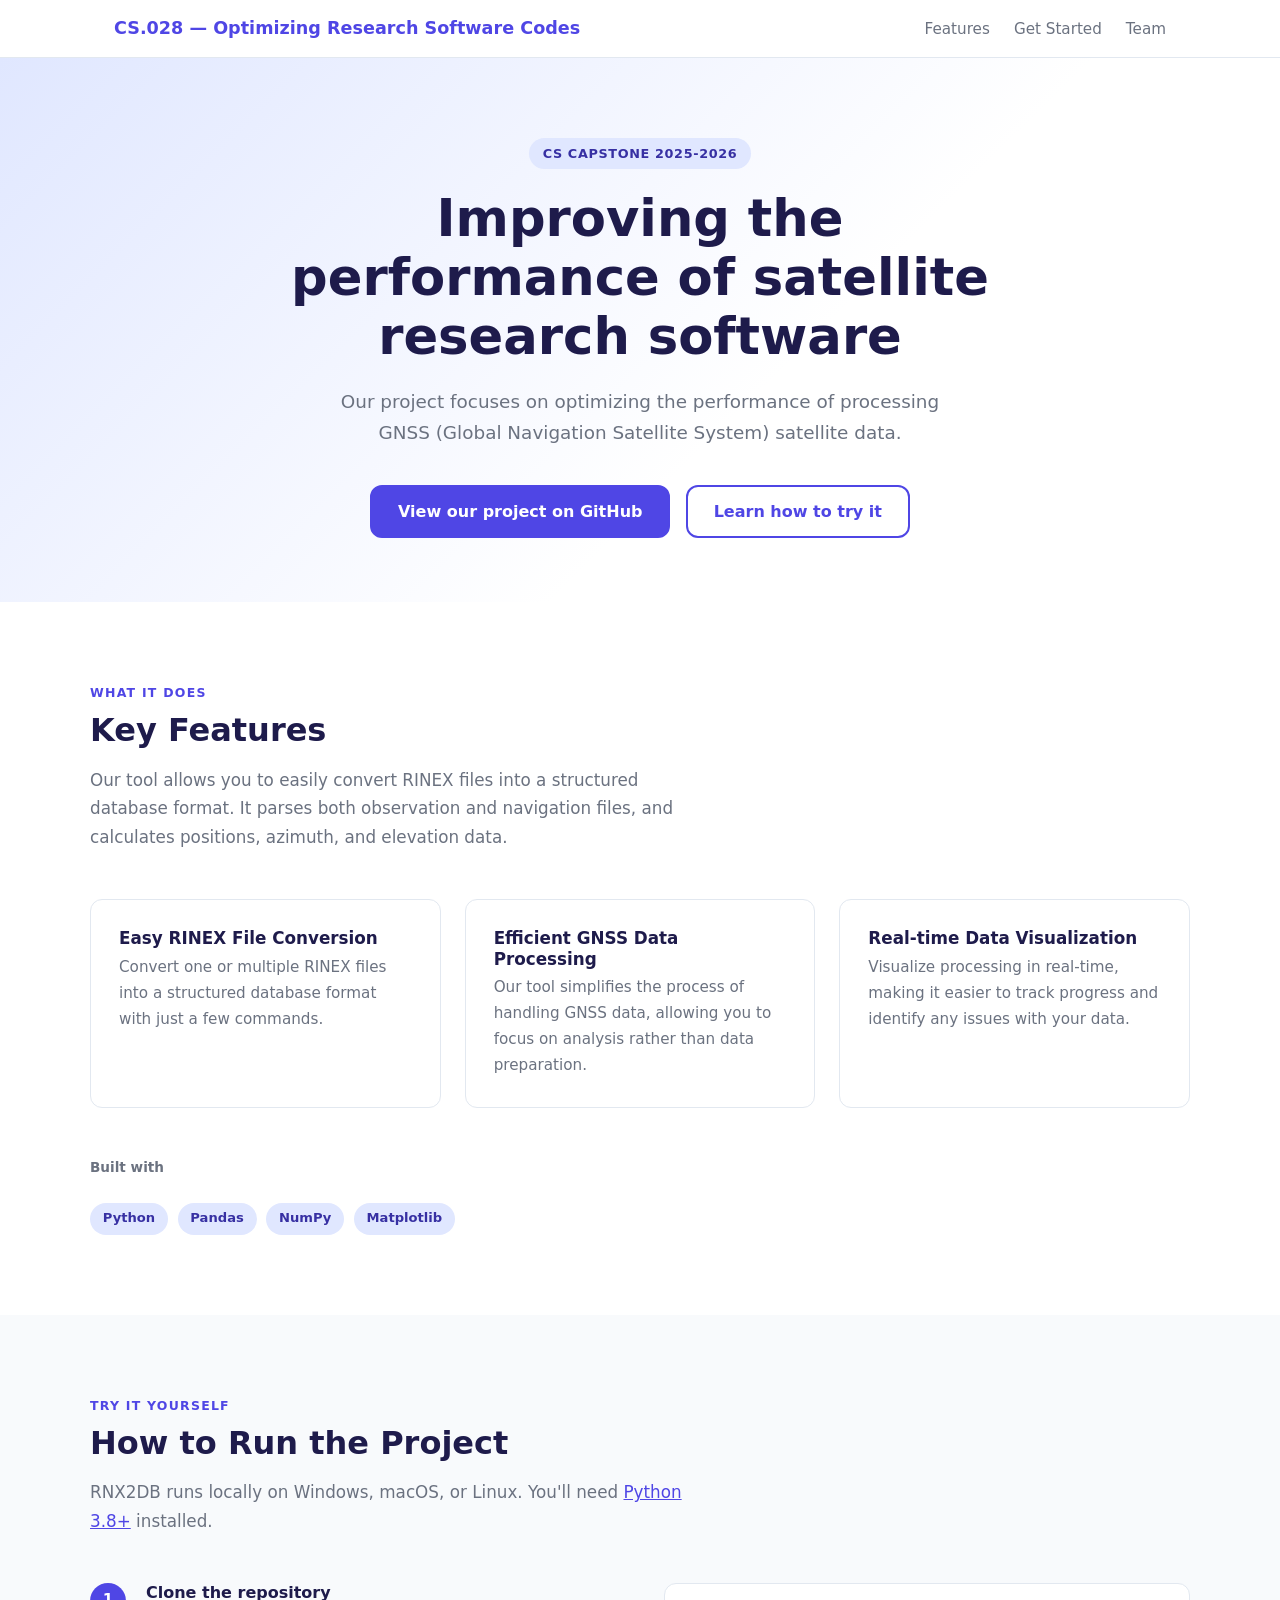
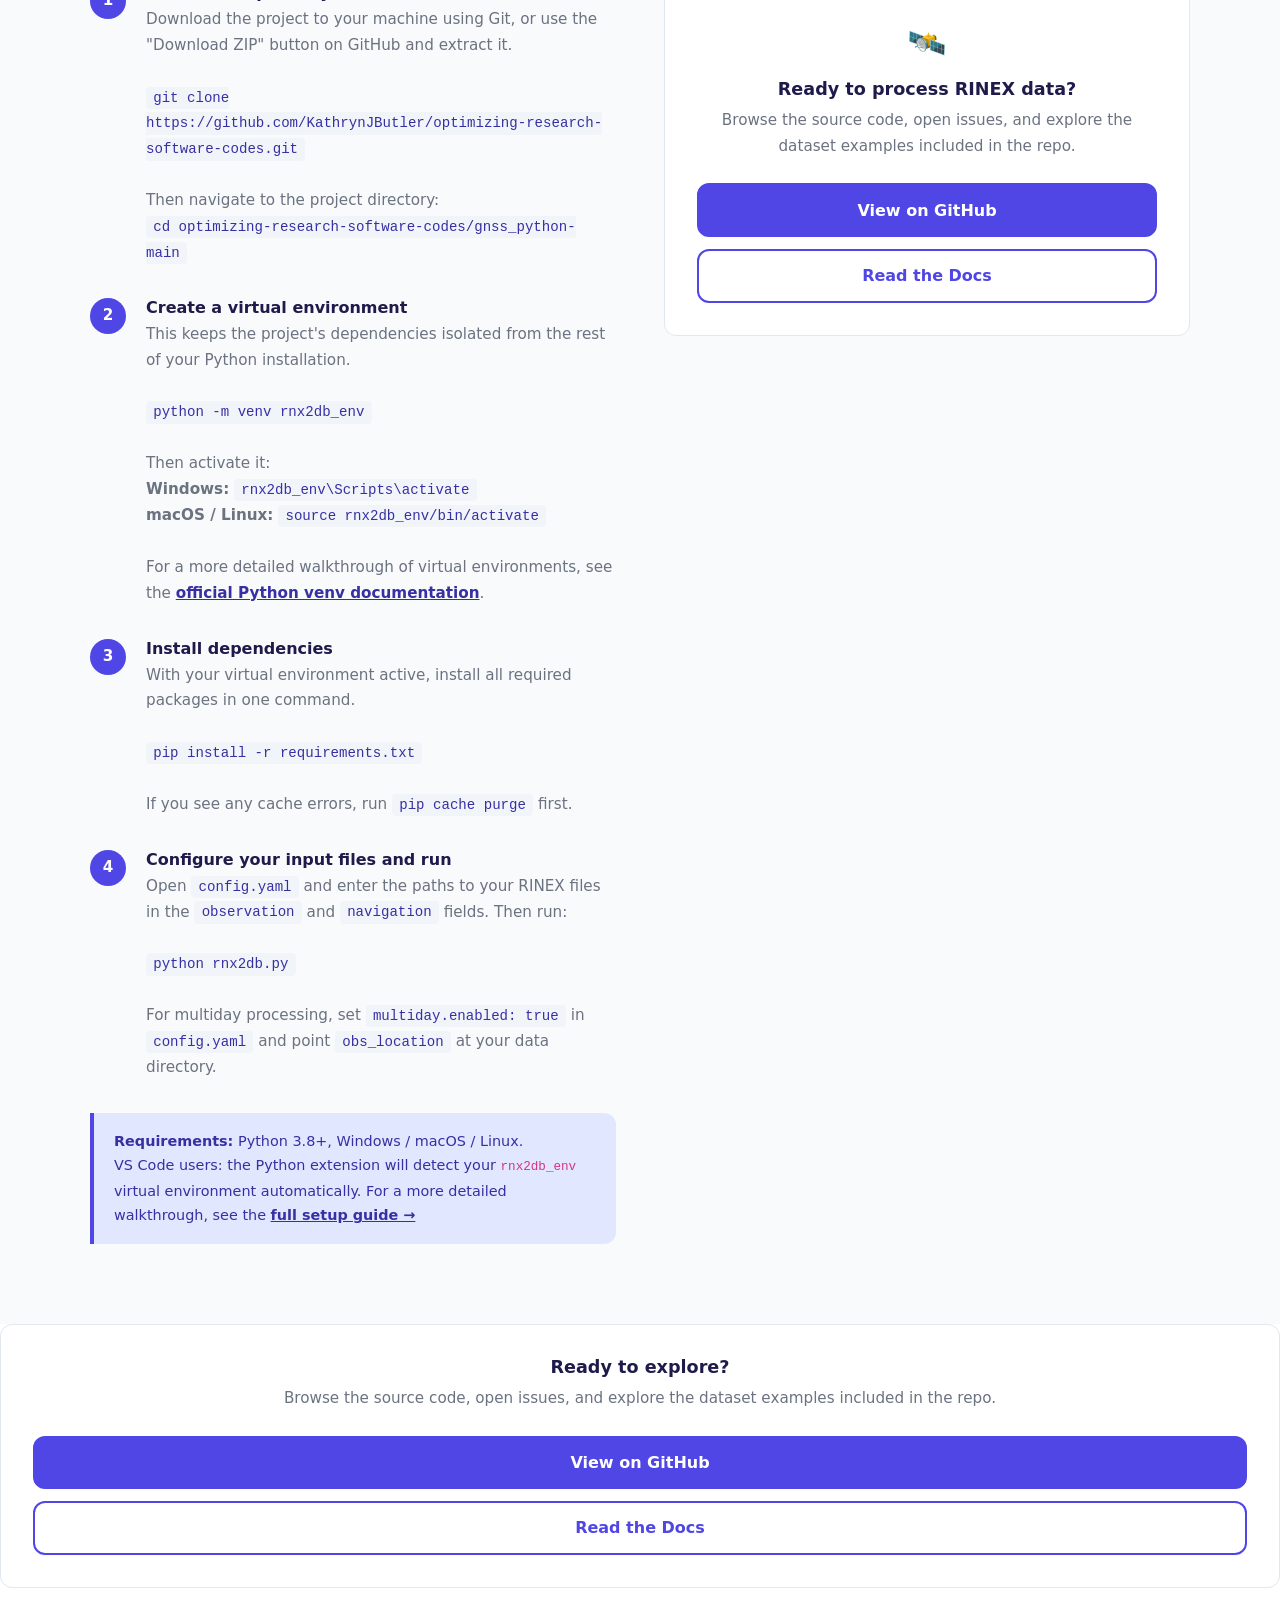
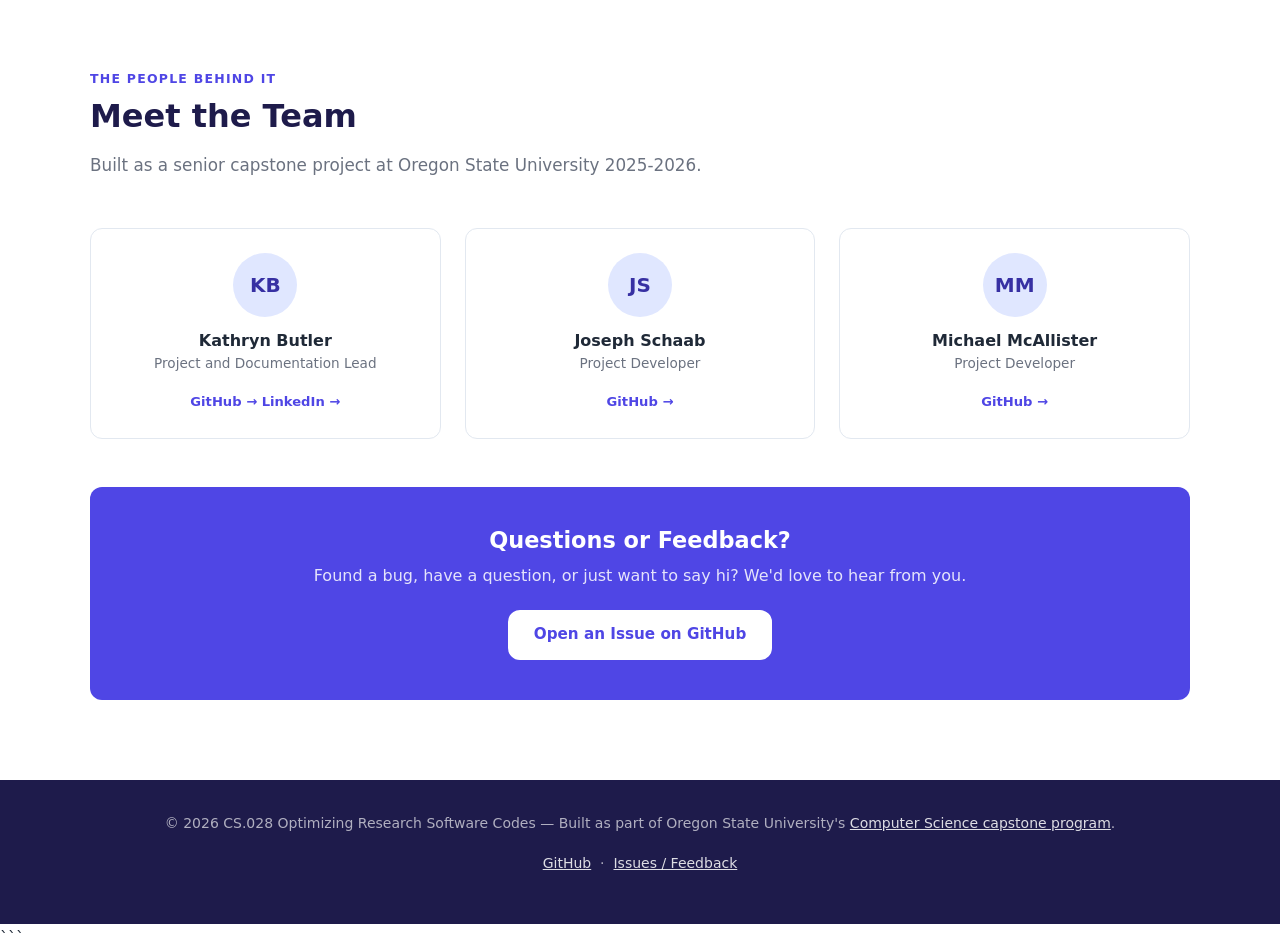
==== commit 58315582: "small formatting fixes" ====
--- a/docs/index.html
+++ b/docs/index.html
@@ -46,7 +46,7 @@
       </h1>
       <p class="hero-sub">
         Our project focuses on optimizing the performance of processing GNSS (Global Navigation Satellite System)
-        satellite observation and navigation data.
+        satellite data.
       </p>
 
       <div class="hero-cta-group">
@@ -56,9 +56,9 @@
           View our project on GitHub
         </a>
         <!-- SECONDARY action -->
-        <a href="https://github.com/KathrynJButler/optimizing-research-software-codes/blob/main/README.md"
+        <a href="#features"
           target="_blank" class="btn-secondary-custom" aria-label="View README on GitHub (opens in new tab)">
-          Learn how to use it
+          Learn how to try it
         </a>
       </div>
     </section>
@@ -307,8 +307,7 @@
                 KB
               </span>
               <!-- Image sits on top; on error it removes itself, revealing the initials -->
-              <img
-                src="https://media.licdn.com/dms/image/v2/D4D03AQHjtehLQ34soQ/profile-displayphoto-shrink_400_400/profile-displayphoto-shrink_400_400/0/1710445297931?e=1778716800&v=beta&t=ECCV-SMCWONO0YvKCuvYakC5-s2YRfR4g-sExs2oT7g"
+              <img src="KB_Headshot.jpg"
                 alt="Kathryn Butler's headshot" onerror="this.style.display='none'"
                 style="position: absolute; inset: 0; width: 100%; height: 100%; object-fit: cover; border-radius: 50%;" />
             </div>
@@ -327,7 +326,7 @@
           <div class="team-card">
             <div class="avatar" aria-hidden="true">JS</div>
             <h3>Joseph Schaab</h3>
-            <p>Backend Developer</p>
+            <p>Project Developer</p>
             <a href="https://github.com/josephschaab" target="_blank" rel="noopener noreferrer"
               aria-label="Joseph Schaab's GitHub profile (opens in new tab)">
               GitHub →
@@ -365,8 +364,8 @@
   <!-- ─── Footer ───────────────────────────────────────────── -->
   <footer role="contentinfo">
     <p>
-      &copy; 2026 CS.028 Optimizing Research Software Codes — Built as part of
-      <a href="https://capstone.alexulbrich.com/introduction/series/">Oregon State University's Computer Science capstone program</a>.
+      &copy; 2026 CS.028 Optimizing Research Software Codes — Built as part of Oregon State University's 
+      <a href="https://capstone.alexulbrich.com/introduction/series/">Computer Science capstone program</a>.
     </p>
     <p style="margin-top: 0.4rem;">
       <a href="https://github.com/KathrynJButler/optimizing-research-software-codes" aria-label="View source code on GitHub">GitHub</a>
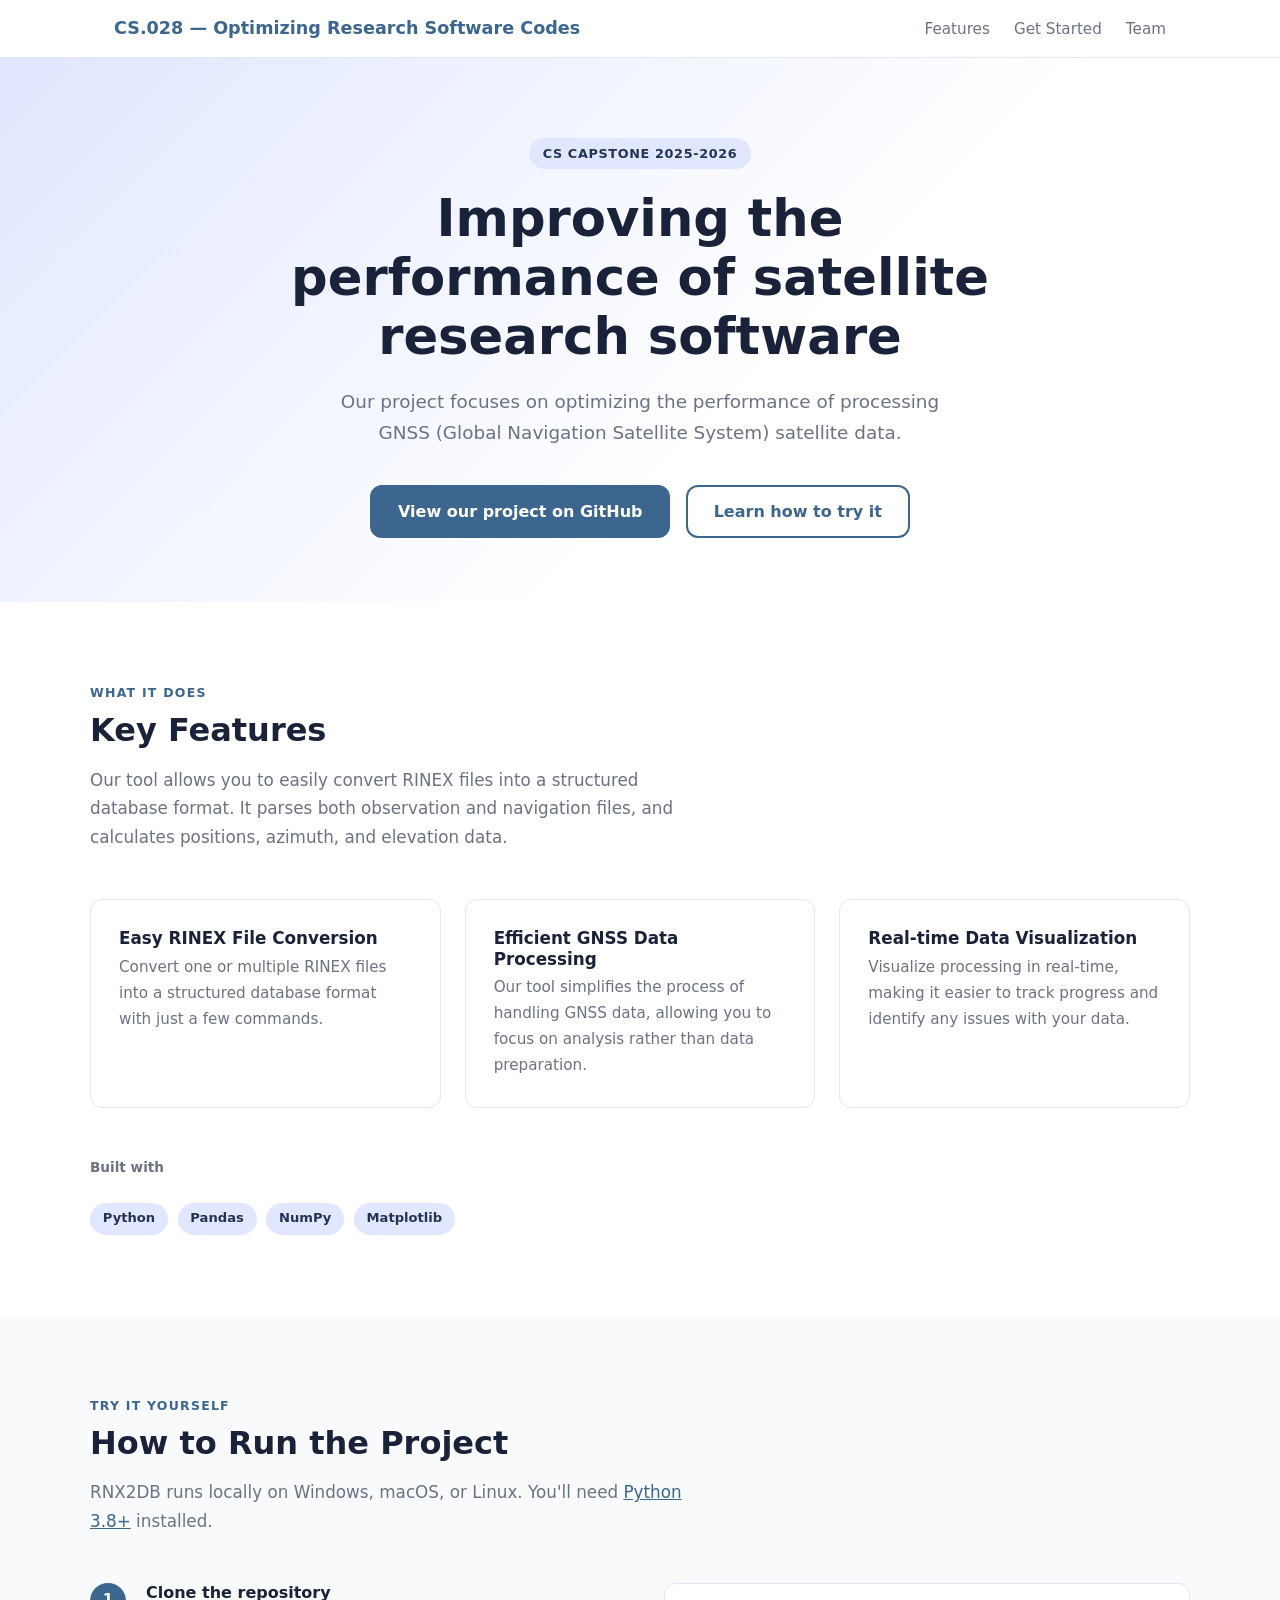
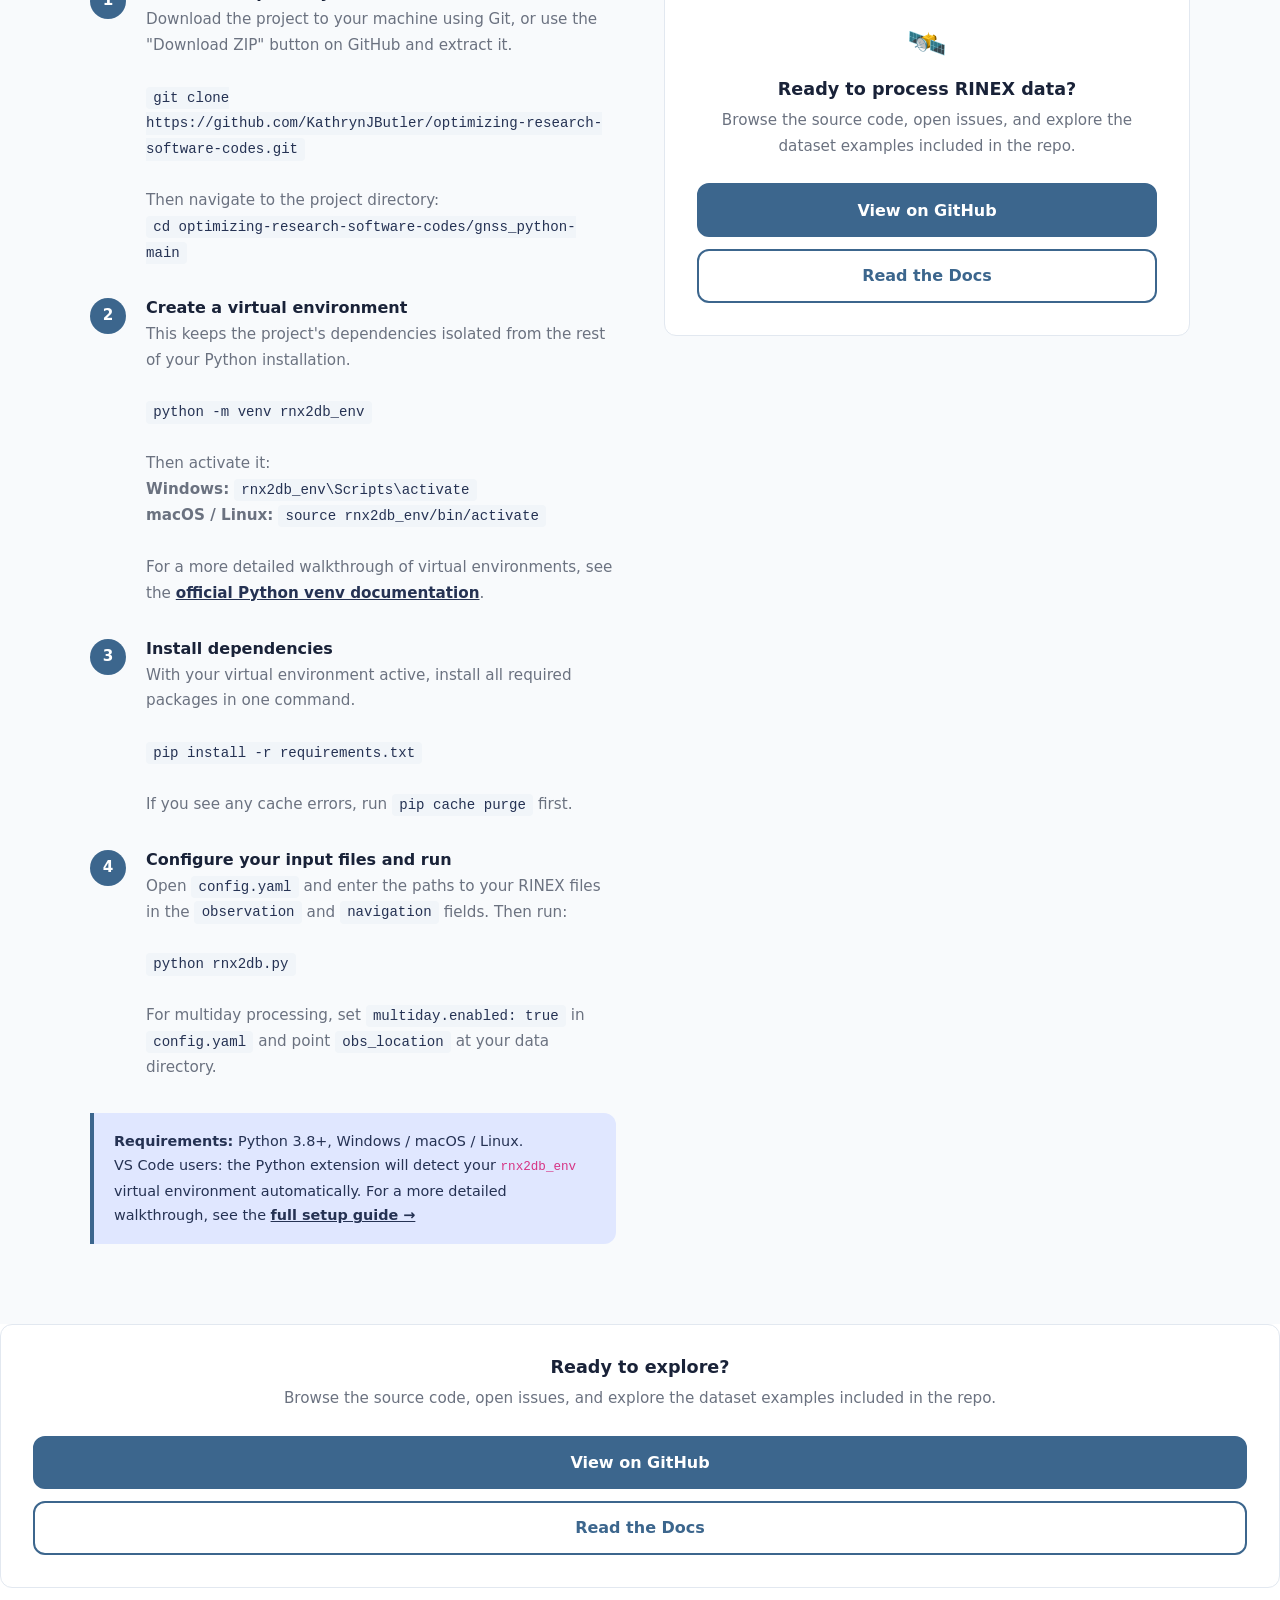
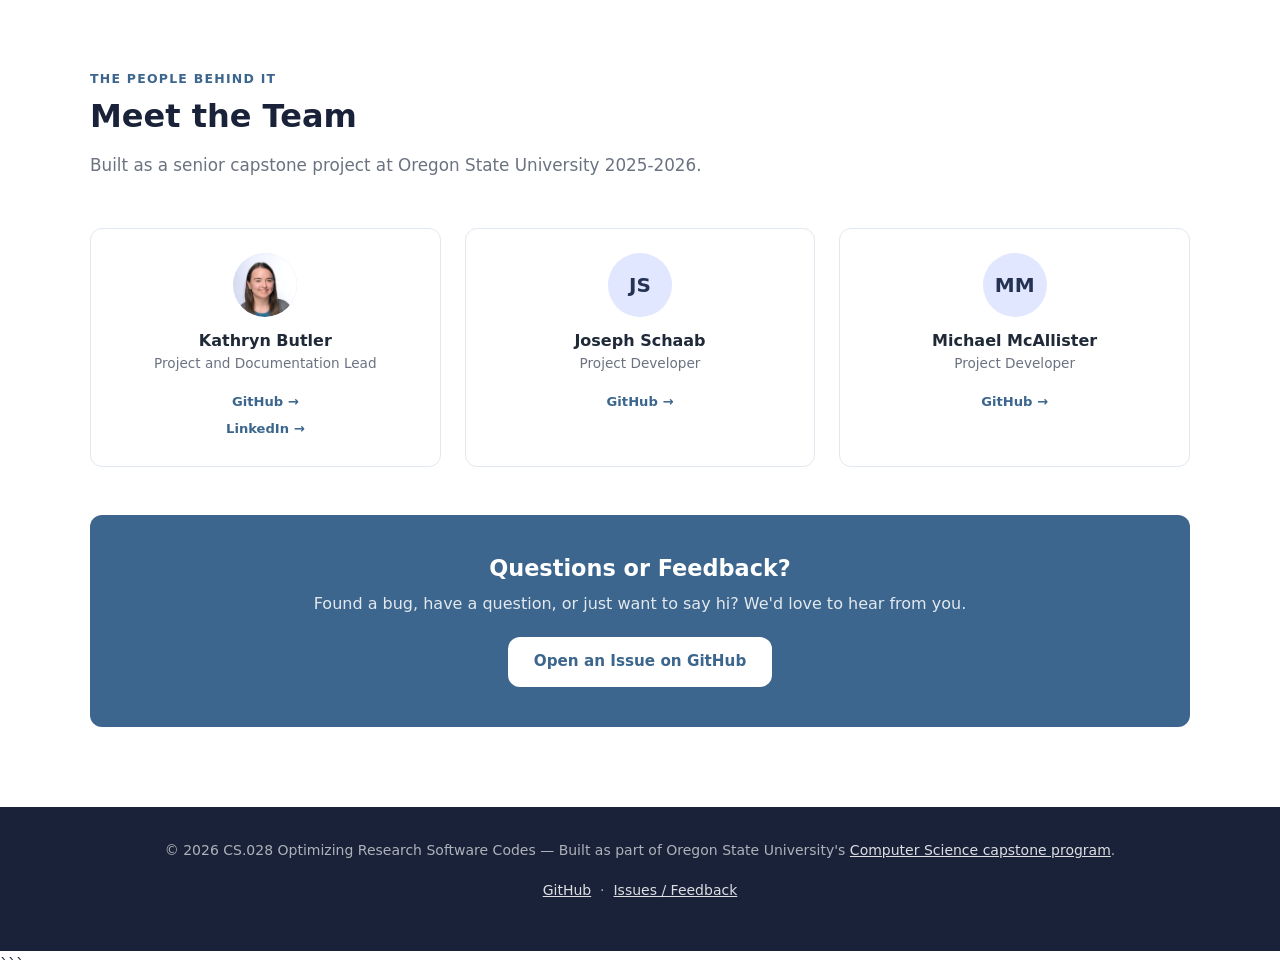
==== commit 6e21cfd8: "Fixed formatting issue" ====
--- a/docs/index.html
+++ b/docs/index.html
@@ -317,6 +317,7 @@
               aria-label="Kathryn Butler's GitHub profile (opens in new tab)">
               GitHub →
             </a>
+            <br>
             <a href="https://www.linkedin.com/in/kathryn-j-butler/" target="_blank" rel="noopener noreferrer"
               aria-label="Kathryn Butler's LinkedIn profile (opens in new tab)">
               LinkedIn →
--- a/docs/style.css
+++ b/docs/style.css
@@ -1,9 +1,9 @@
 /* ─── Tokens ─────────────────────────────────────────── */
 :root {
-  --brand:       #4f46e5;   /* indigo — swap to match your project */
-  --brand-dark:  #3730a3;
+  --brand:       #3C668D;
+  --brand-dark:  #253253;
   --brand-light: #e0e7ff;
-  --text-main:   #1e1b4b;
+  --text-main:   #192238;
   --text-muted:  #6b7280;
   --surface:     #f8fafc;
   --border:      #e2e8f0;
@@ -332,7 +332,7 @@
 
 /* ─── Footer ─────────────────────────────────────────── */
 footer {
-  background: #1e1b4b;
+  background: #192238;
   color: rgba(255,255,255,0.65);
   text-align: center;
   padding: 2rem 1.5rem;
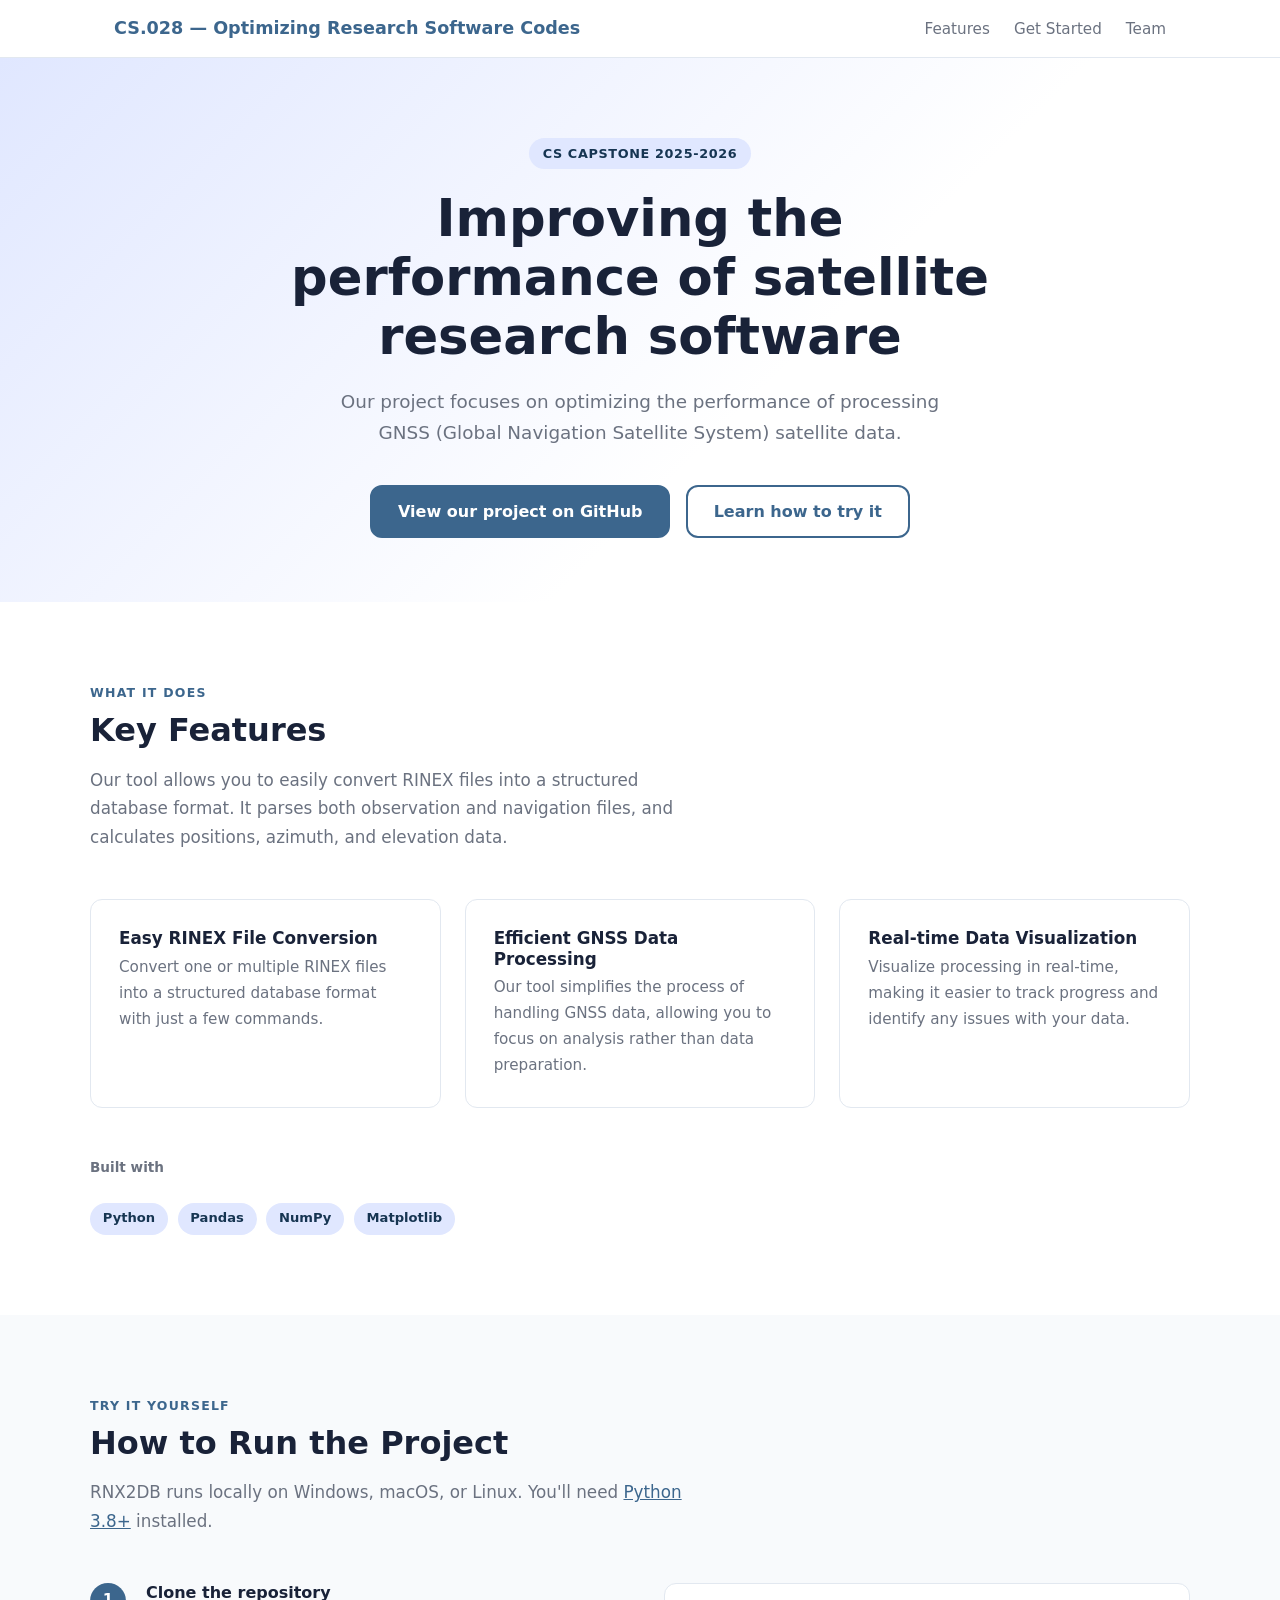
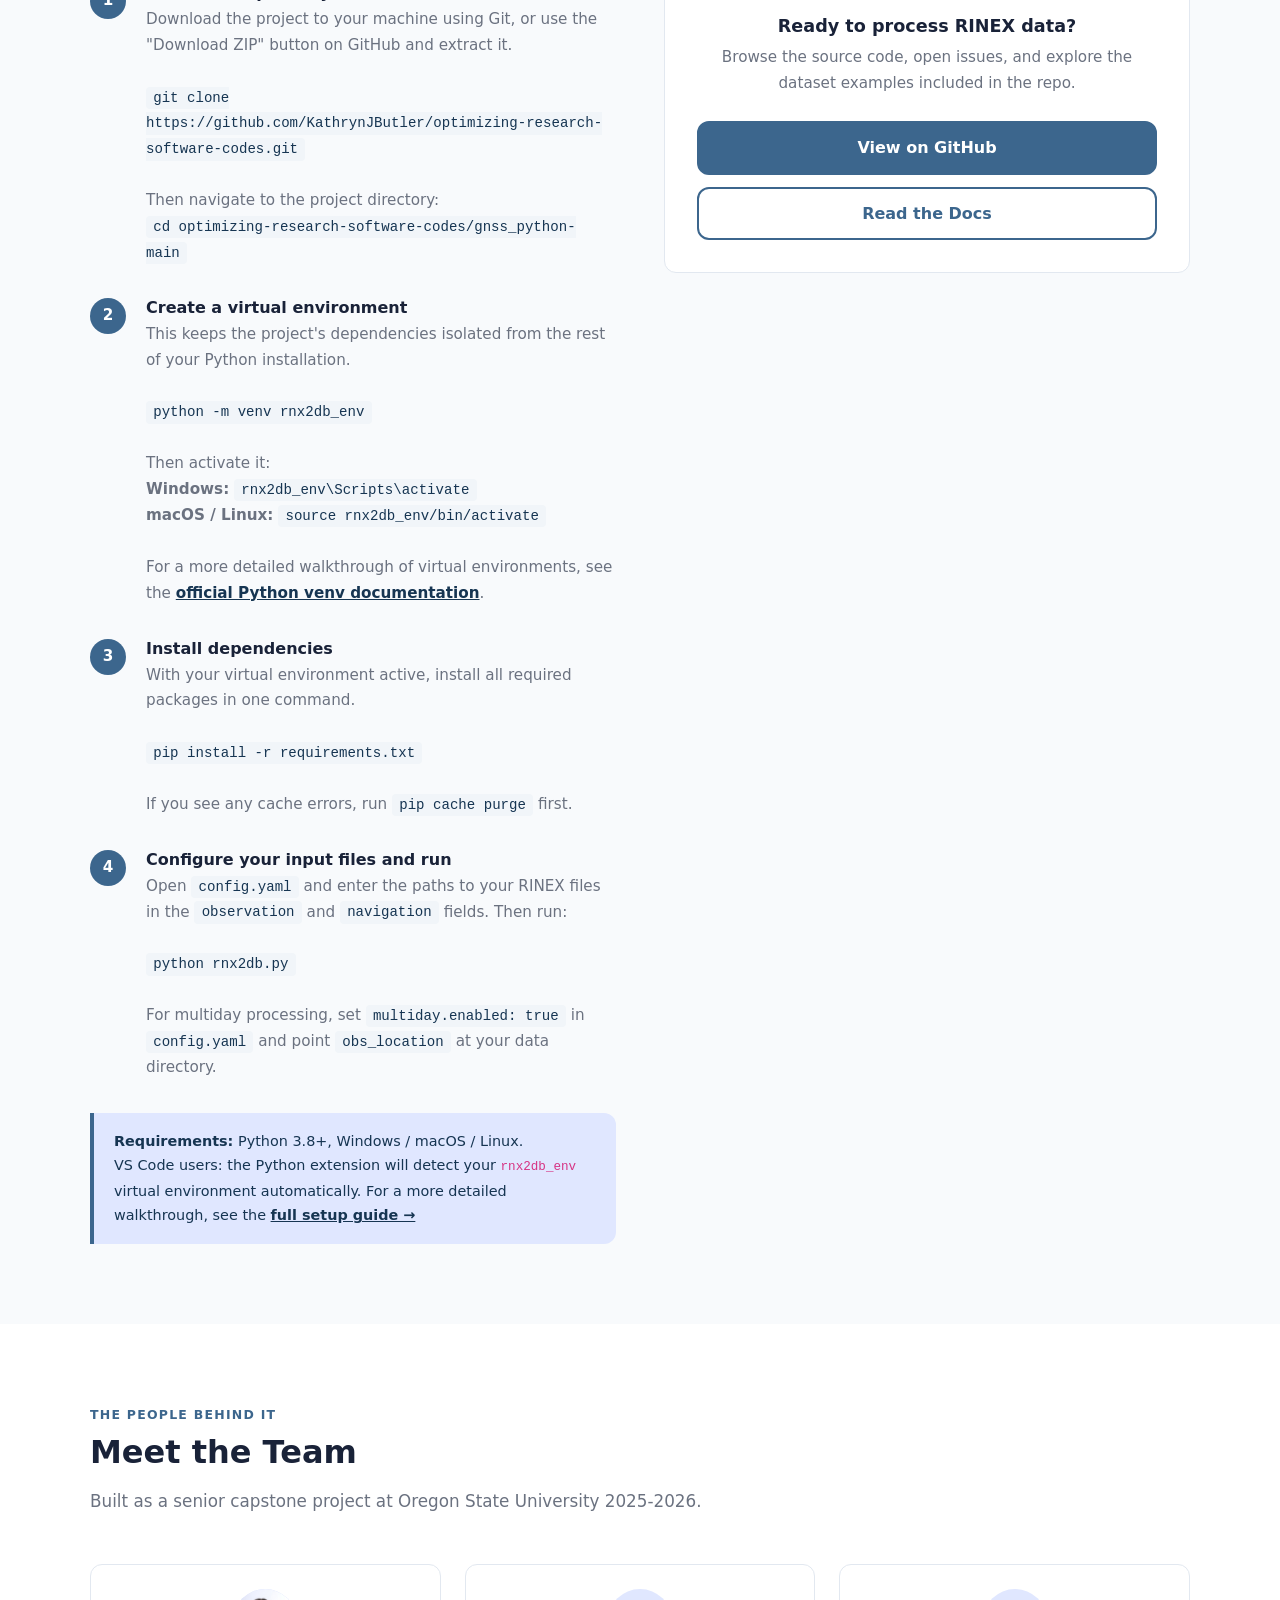
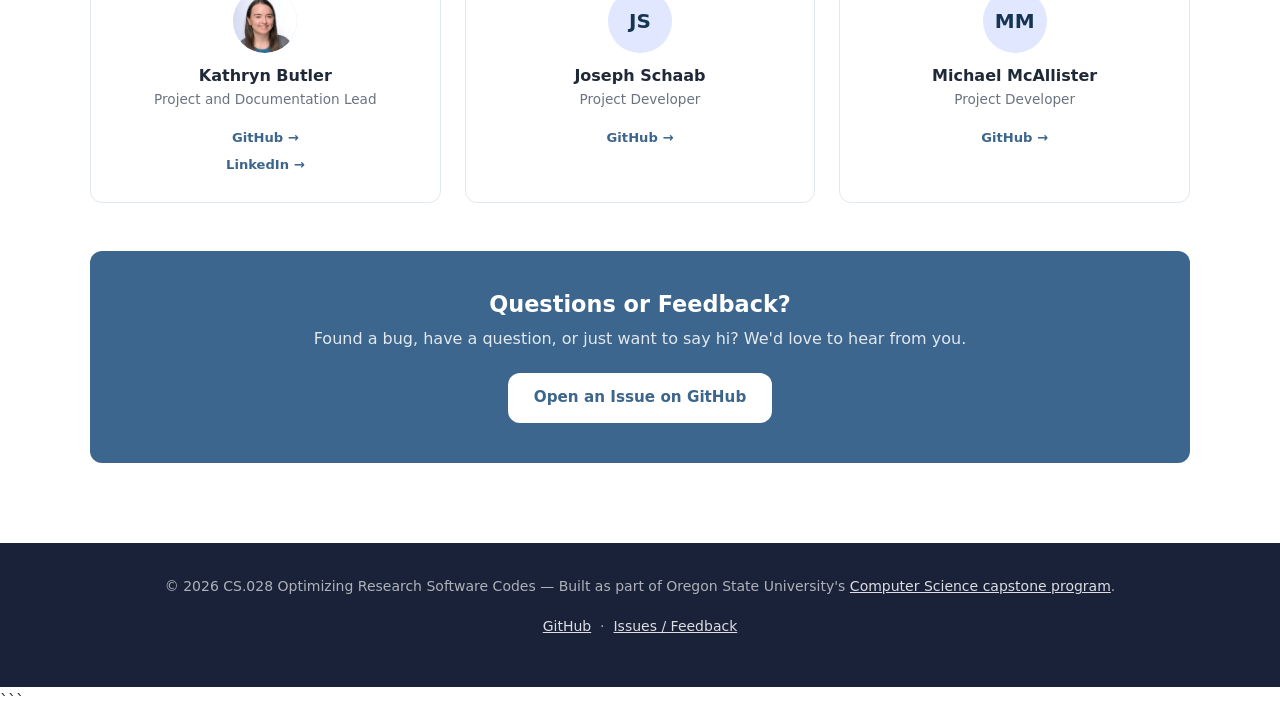
==== commit e9da4f69: "minor style/link changes" ====
--- a/docs/index.html
+++ b/docs/index.html
@@ -56,8 +56,8 @@
           View our project on GitHub
         </a>
         <!-- SECONDARY action -->
-        <a href="#features"
-          target="_blank" class="btn-secondary-custom" aria-label="View README on GitHub (opens in new tab)">
+        <a href="#features" class="btn-secondary-custom"
+          aria-label="View README on GitHub (opens in new tab)">
           Learn how to try it
         </a>
       </div>
@@ -222,7 +222,7 @@
                 VS Code users: the Python extension will detect your
                 <code>rnx2db_env</code> virtual environment automatically.
                 For a more detailed walkthrough, see the
-                <a href="https://github.com/KathrynJButler/optimizing-research-software-codes/tree/main/documentation"
+                <a href="https://github.com/KathrynJButler/optimizing-research-software-codes/blob/main/documentation/How_to_Run.pdf"
                   style="color: var(--brand-dark); font-weight: 600;" aria-label="Full setup documentation"
                   target="_blank">
                   full setup guide →
@@ -236,7 +236,6 @@
             <div
               style="background: #fff; border: 1px solid var(--border); border-radius: var(--radius); padding: 2rem; text-align: center;"
               aria-label="Primary call to action">
-              <p style="font-size: 2rem; margin-bottom: 0.5rem;" aria-hidden="true">🛰️</p>
               <h3 style="font-weight: 700; font-size: 1.1rem; color: var(--text-main); margin-bottom: 0.5rem;">
                 Ready to process RINEX data?
               </h3>
@@ -261,30 +260,6 @@
       </div>
     </section>
 
-    <!-- Right column: main CTA card -->
-    <div>
-      <div
-        style="background: #fff; border: 1px solid var(--border); border-radius: var(--radius); padding: 2rem; text-align: center;"
-        aria-label="Primary call to action">
-        <h3 style="font-weight: 700; font-size: 1.1rem; color: var(--text-main); margin-bottom: 0.5rem;">
-          Ready to explore?
-        </h3>
-        <p style="color: var(--text-muted); font-size: 0.95rem; margin-bottom: 1.5rem;">
-          Browse the source code, open issues, and explore the dataset examples included in the repo.
-        </p>
-        <a href="https://github.com/KathrynJButler/optimizing-research-software-codes" class="btn-primary-custom"
-          style="display: block; text-align: center;" target="_blank" rel="noopener noreferrer"
-          aria-label="View the project source code on GitHub (opens in new tab)">
-          View on GitHub
-        </a>
-        <a href="https://github.com/KathrynJButler/optimizing-research-software-codes/blob/main/README.md"
-          class="btn-secondary-custom" style="display: block; text-align: center; margin-top: 0.75rem;" target="_blank"
-          rel="noopener noreferrer" aria-label="Read the full project documentation (opens in new tab)">
-          Read the Docs
-        </a>
-      </div>
-    </div>
-
     </div>
     </div>
     </section>
@@ -307,8 +282,7 @@
                 KB
               </span>
               <!-- Image sits on top; on error it removes itself, revealing the initials -->
-              <img src="KB_Headshot.jpg"
-                alt="Kathryn Butler's headshot" onerror="this.style.display='none'"
+              <img src="KB_Headshot.jpg" alt="Kathryn Butler's headshot" onerror="this.style.display='none'"
                 style="position: absolute; inset: 0; width: 100%; height: 100%; object-fit: cover; border-radius: 50%;" />
             </div>
             <h3>Kathryn Butler</h3>
@@ -365,13 +339,15 @@
   <!-- ─── Footer ───────────────────────────────────────────── -->
   <footer role="contentinfo">
     <p>
-      &copy; 2026 CS.028 Optimizing Research Software Codes — Built as part of Oregon State University's 
+      &copy; 2026 CS.028 Optimizing Research Software Codes — Built as part of Oregon State University's
       <a href="https://capstone.alexulbrich.com/introduction/series/">Computer Science capstone program</a>.
     </p>
     <p style="margin-top: 0.4rem;">
-      <a href="https://github.com/KathrynJButler/optimizing-research-software-codes" aria-label="View source code on GitHub">GitHub</a>
+      <a href="https://github.com/KathrynJButler/optimizing-research-software-codes"
+        aria-label="View source code on GitHub">GitHub</a>
       &nbsp;·&nbsp;
-      <a href="https://github.com/KathrynJButler/optimizing-research-software-codes/issues" aria-label="Open a GitHub issue to report a bug or give feedback">Issues /
+      <a href="https://github.com/KathrynJButler/optimizing-research-software-codes/issues"
+        aria-label="Open a GitHub issue to report a bug or give feedback">Issues /
         Feedback</a>
     </p>
   </footer>
--- a/docs/style.css
+++ b/docs/style.css
@@ -1,7 +1,7 @@
 /* ─── Tokens ─────────────────────────────────────────── */
 :root {
   --brand:       #3C668D;
-  --brand-dark:  #253253;
+  --brand-dark:  #163552;
   --brand-light: #e0e7ff;
   --text-main:   #192238;
   --text-muted:  #6b7280;
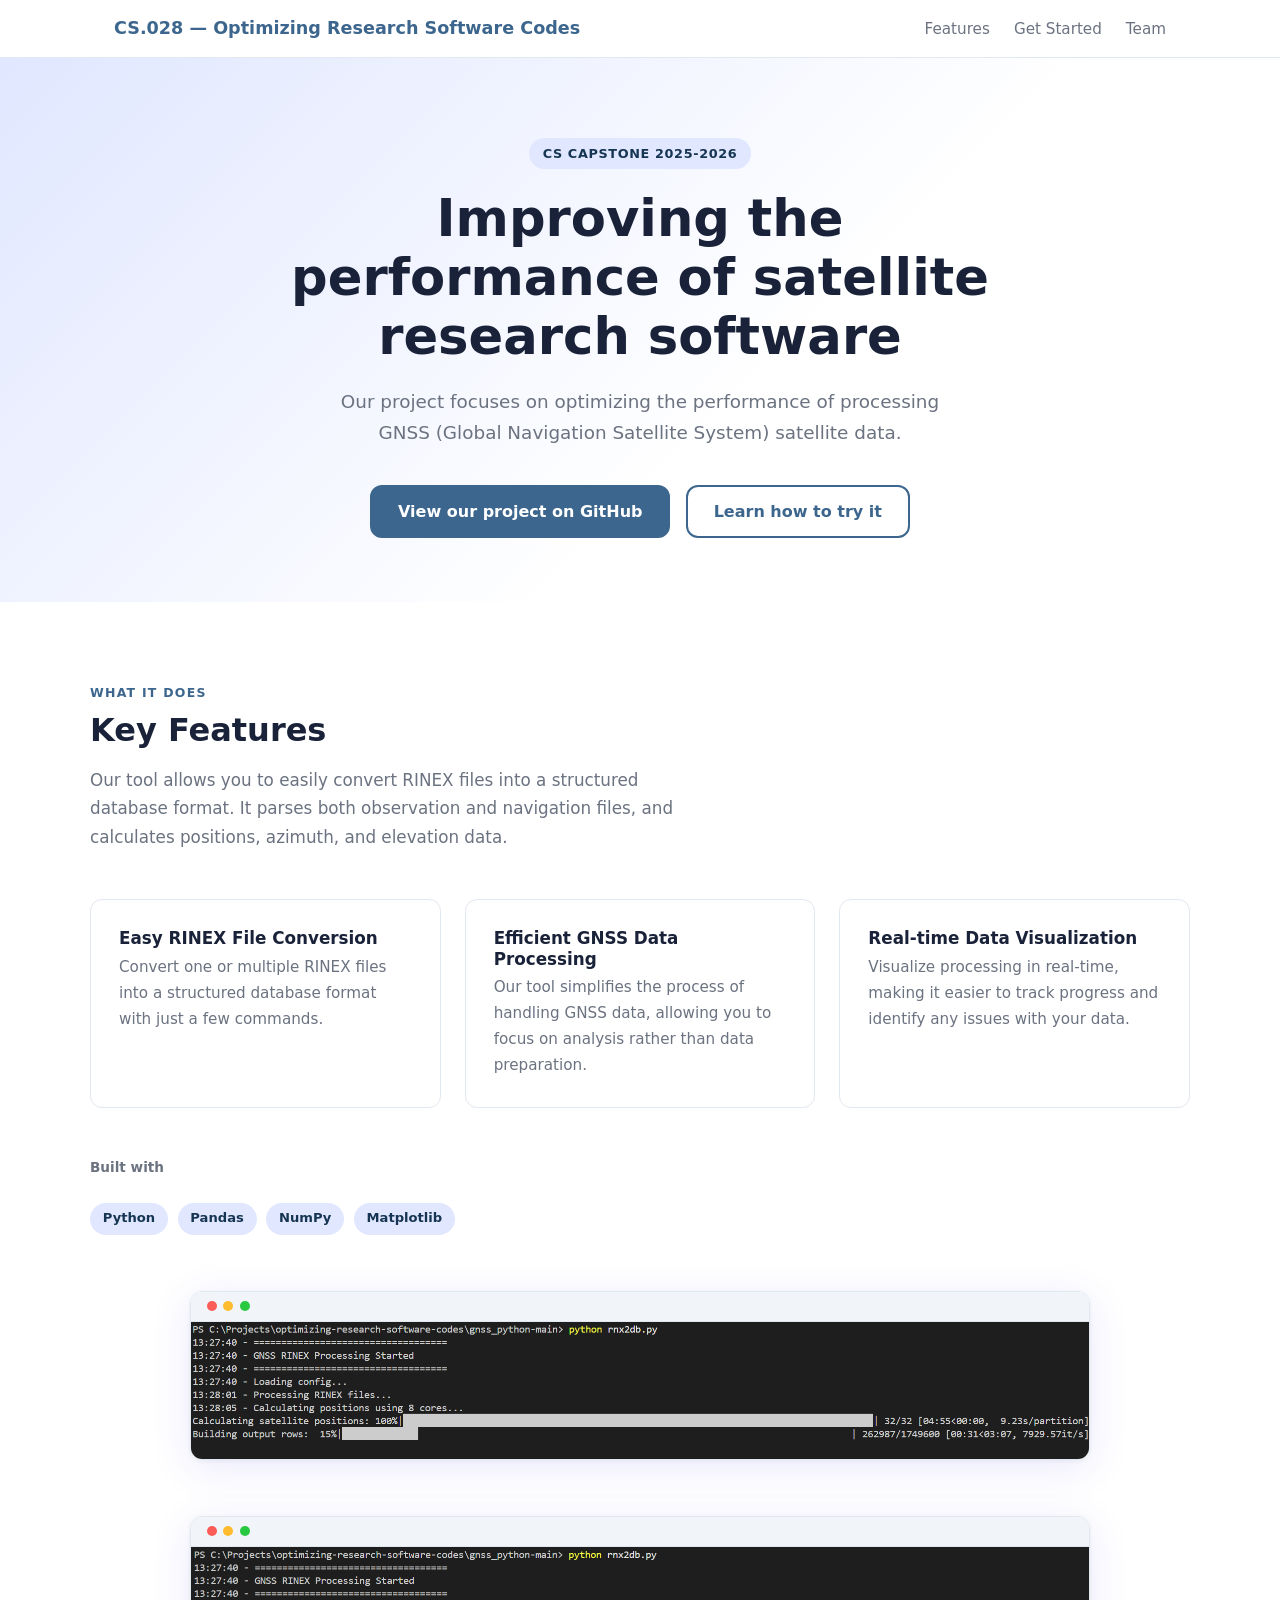
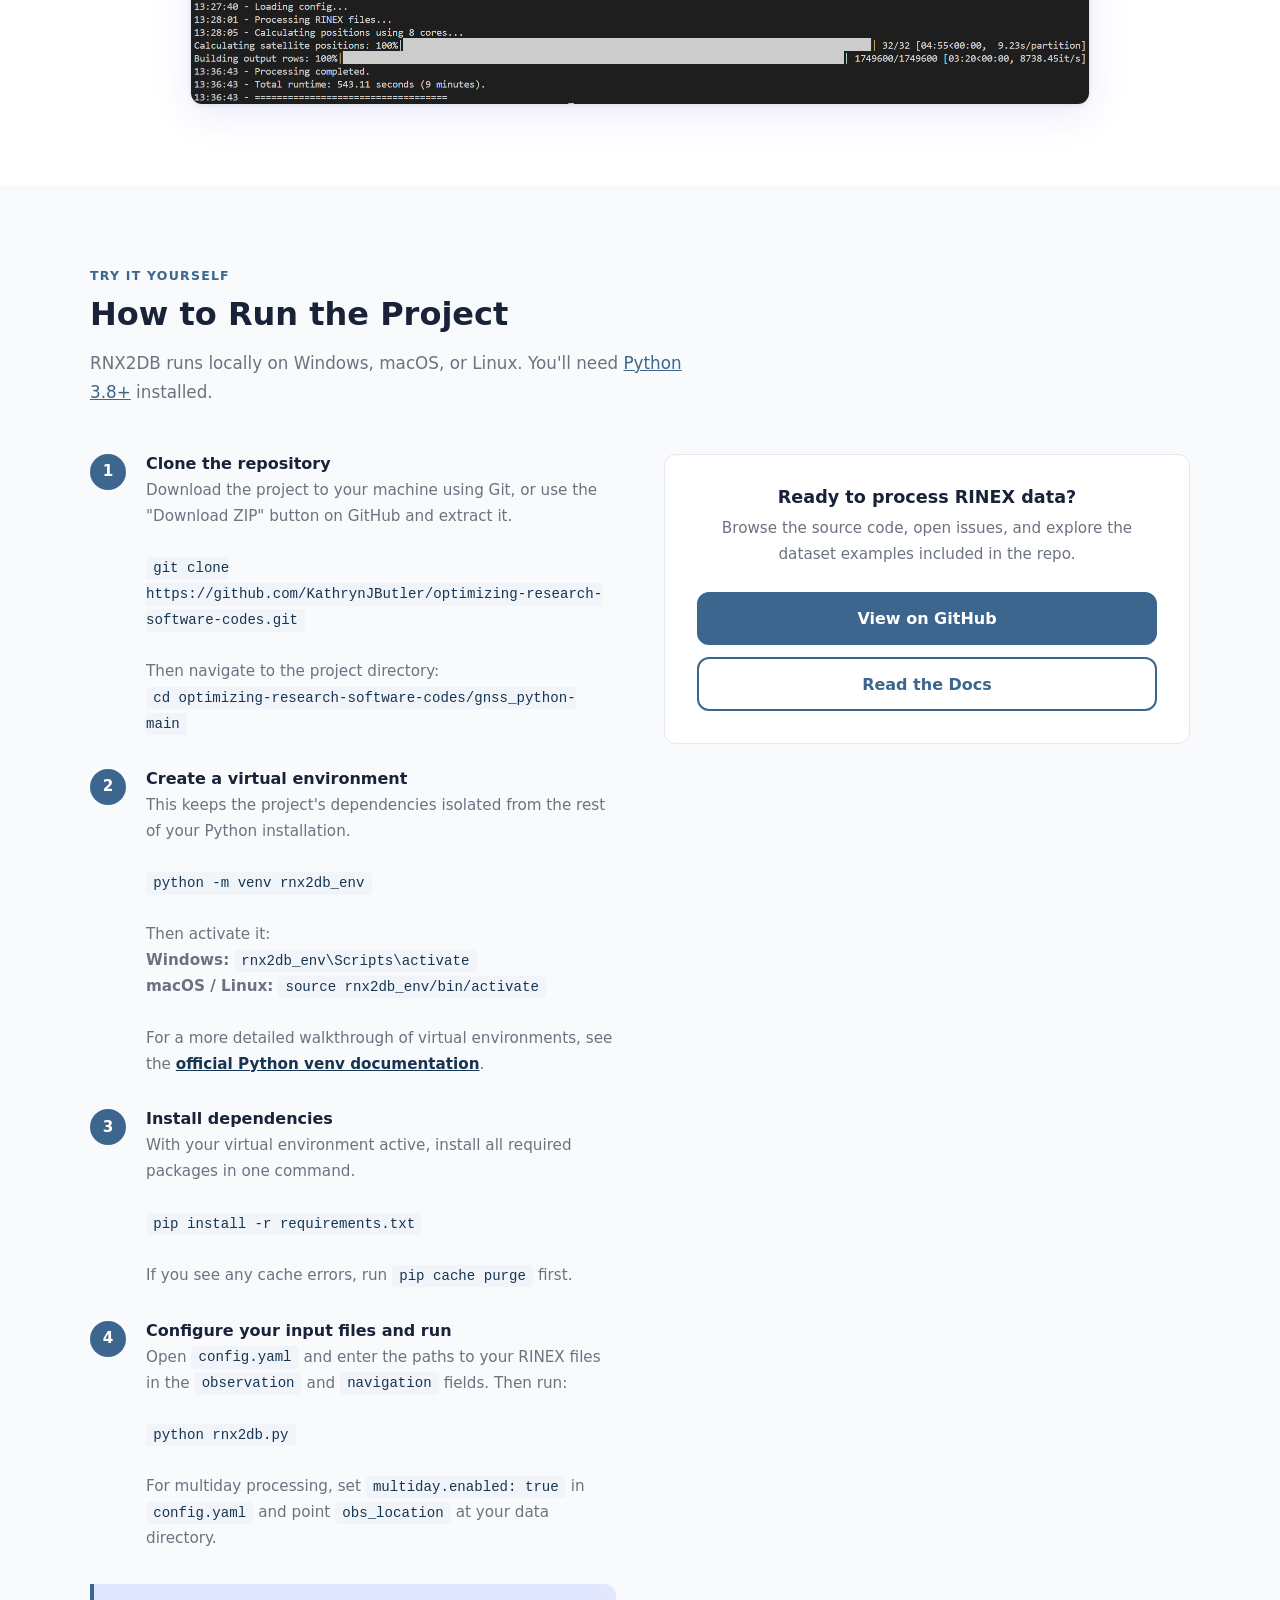
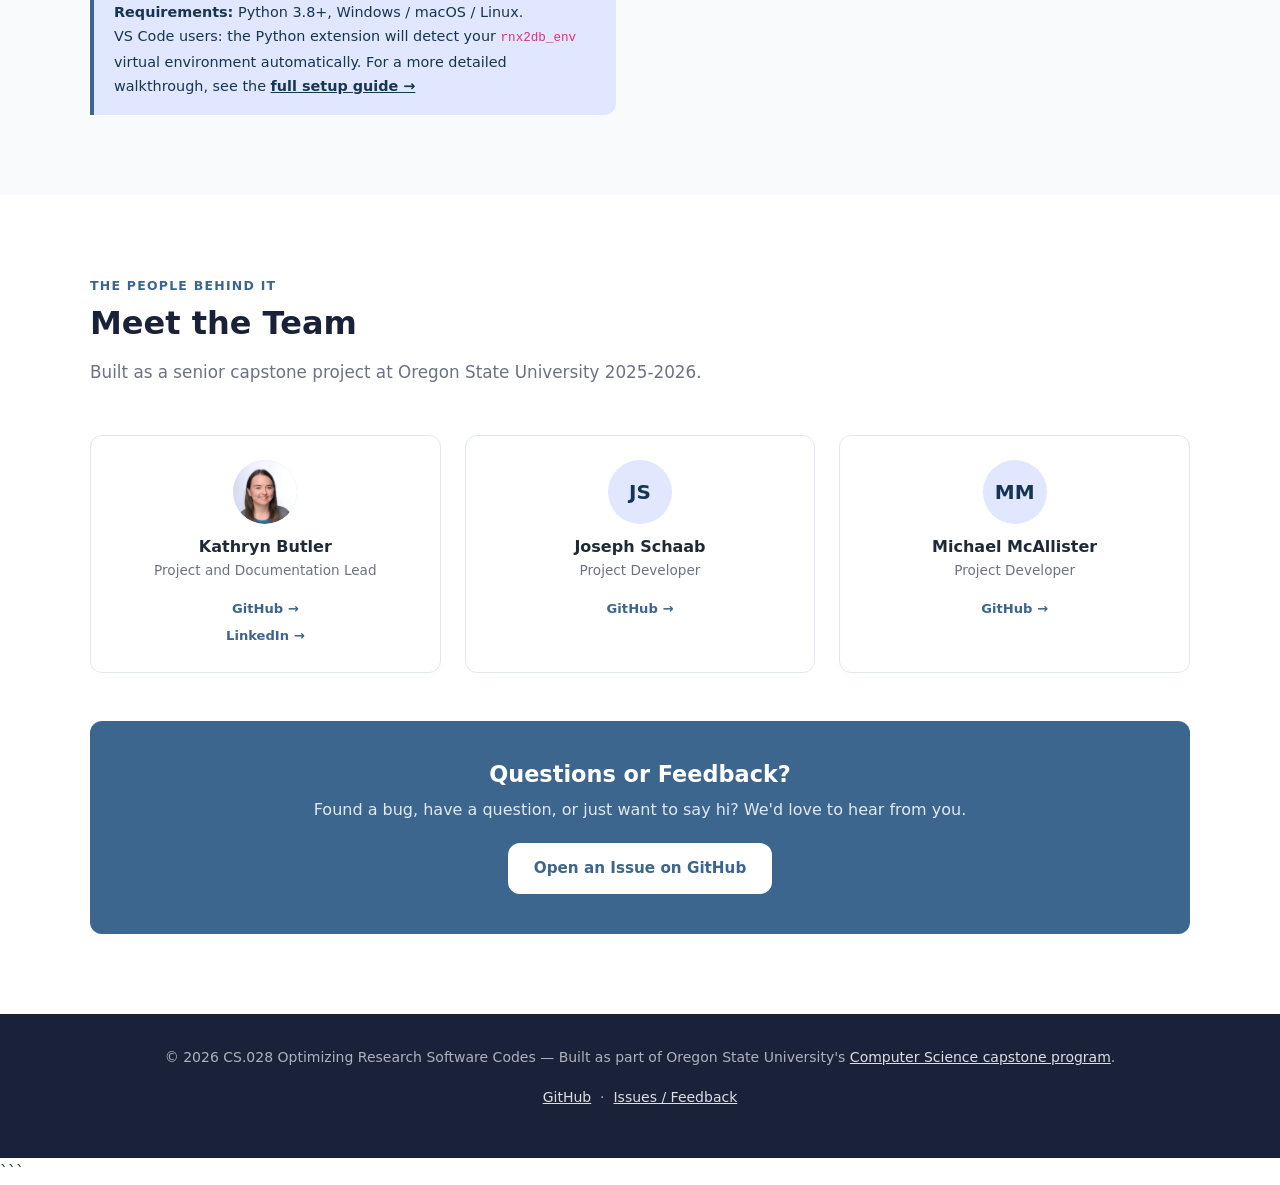
==== commit ab4bcd9c: "added screenshots Co-authored-by: Copilot <copilot@github.com>" ====
--- a/docs/index.html
+++ b/docs/index.html
@@ -115,6 +115,37 @@
           </div>
         </div>
 
+      </div>
+      <!-- Demo screenshots -->
+      <div class="demo-wrap" aria-label="Application screenshot">
+        <!-- Fake browser -->
+        <div class="demo-bar" aria-hidden="true">
+          <span class="demo-dot" style="background:#fc5c57;" title="close"></span>
+          <span class="demo-dot" style="background:#febc2e;" title="minimise"></span>
+          <span class="demo-dot" style="background:#28c840;" title="fullscreen"></span>
+        </div>
+        <img
+          src="demo_partial.png"
+          alt="Screenshot of the application processing RINEX files, showing a progress bar."
+          width="900"
+          height="500"
+          style="display:block; width:100%;"
+        />
+      </div>
+      <div class="demo-wrap" aria-label="Application screenshot">
+        <!-- Fake browser -->
+        <div class="demo-bar" aria-hidden="true">
+          <span class="demo-dot" style="background:#fc5c57;" title="close"></span>
+          <span class="demo-dot" style="background:#febc2e;" title="minimise"></span>
+          <span class="demo-dot" style="background:#28c840;" title="fullscreen"></span>
+        </div>
+        <img
+          src="demo_complete.png"
+          alt="Screenshot of the application displaying the completed RINEX conversion."
+          width="900"
+          height="500"
+          style="display:block; width:100%;"
+        />
       </div>
     </section>
 
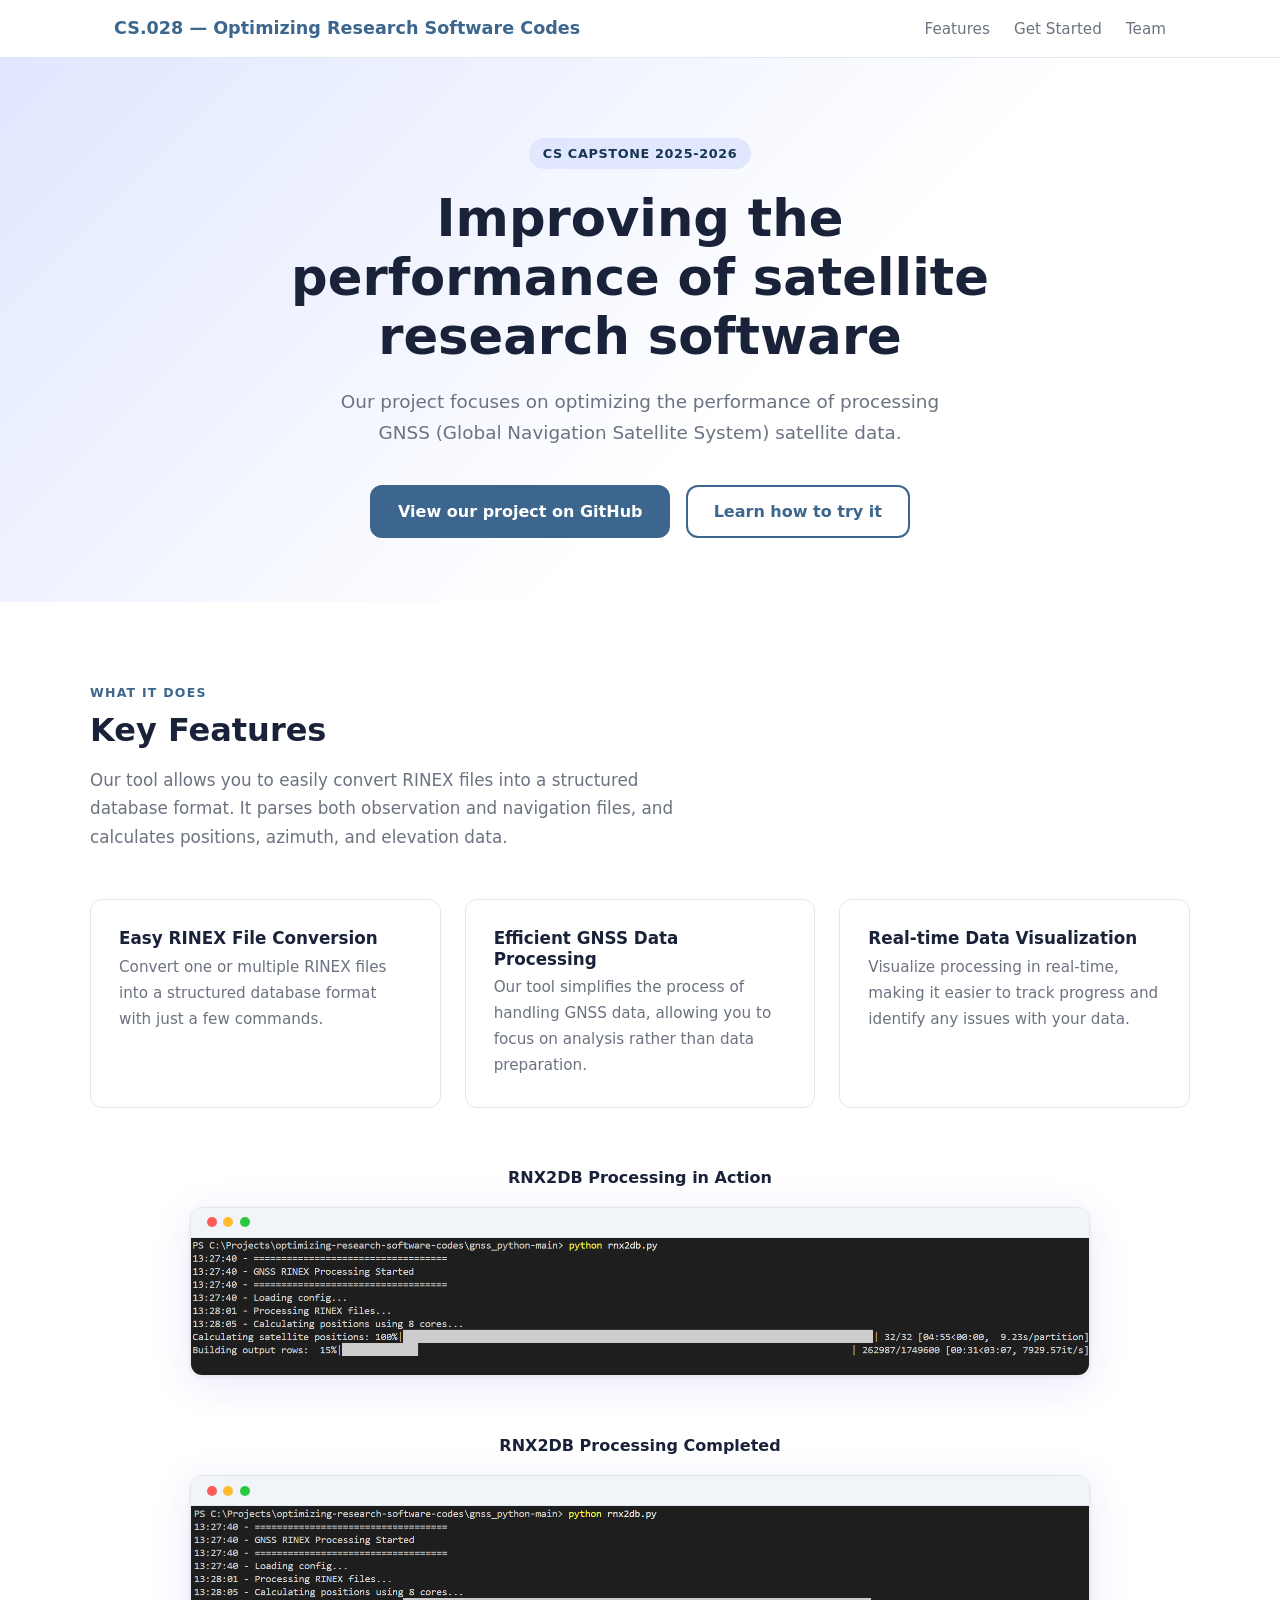
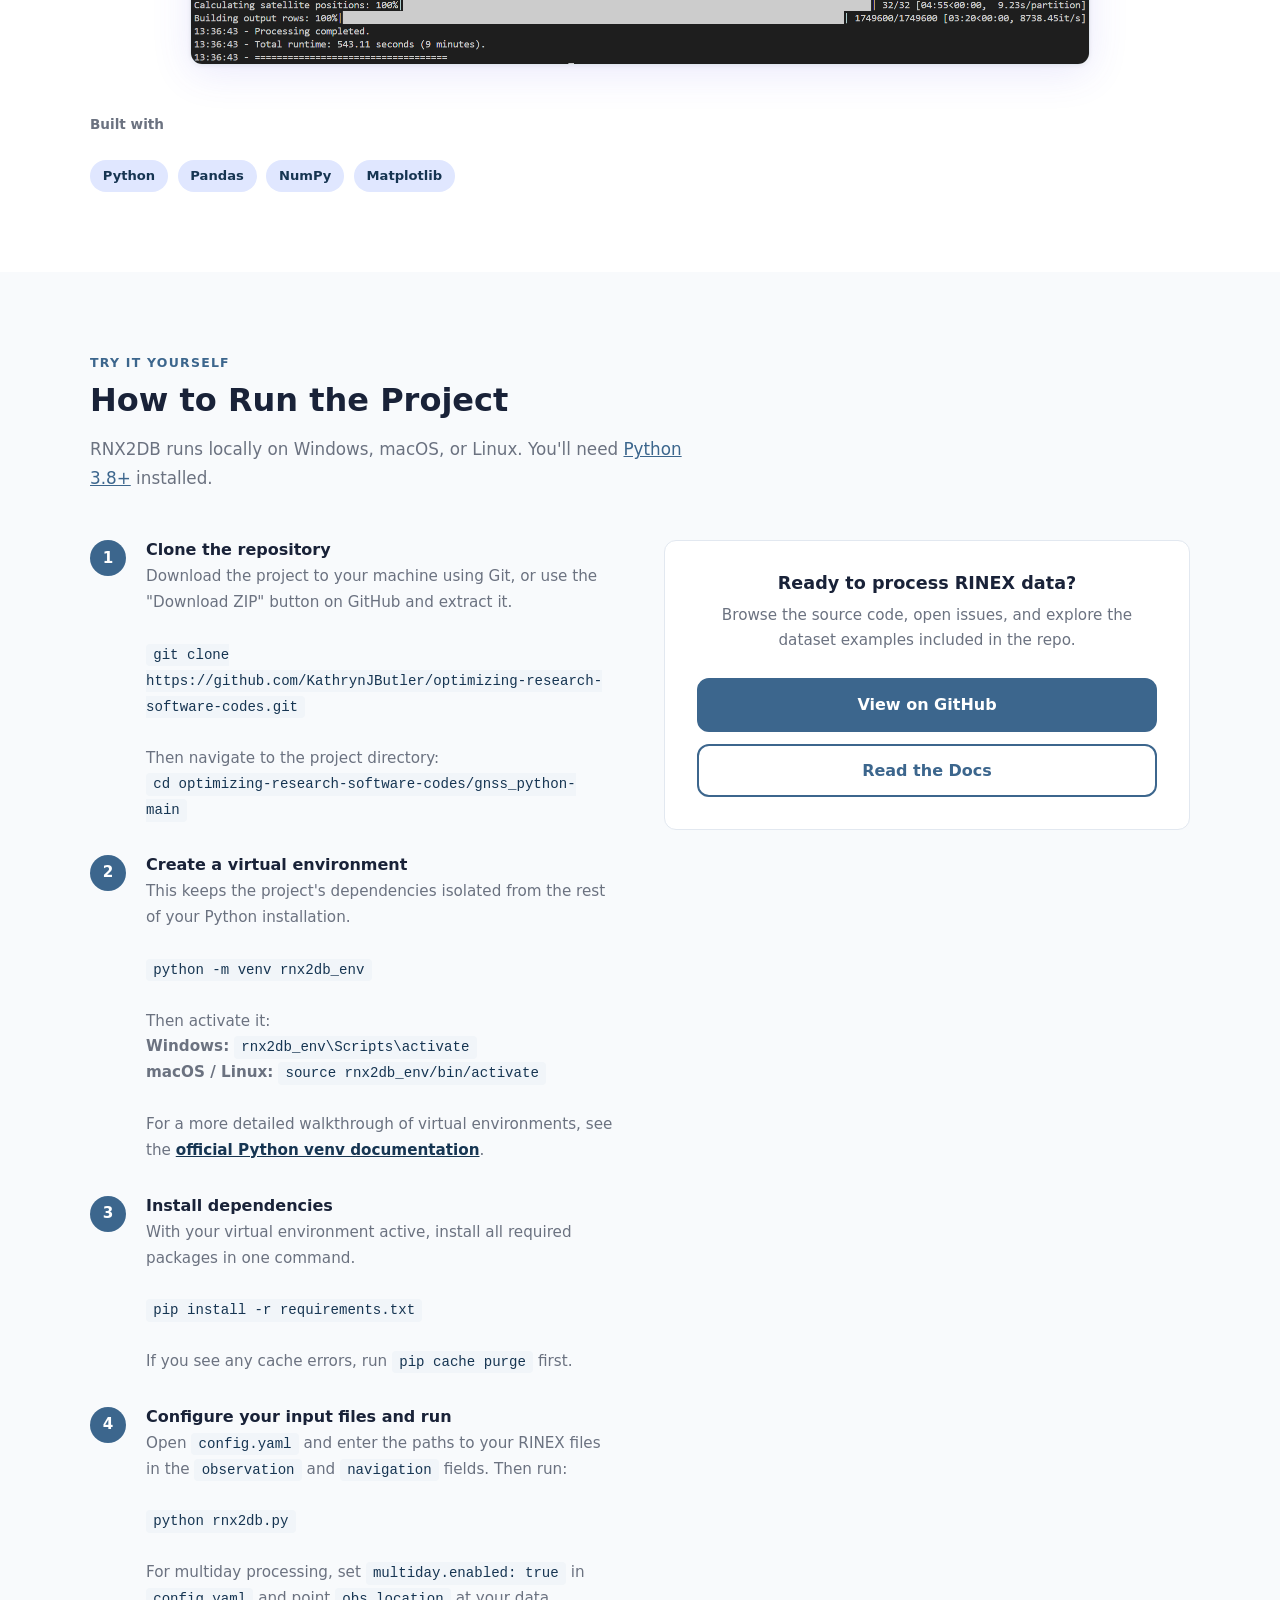
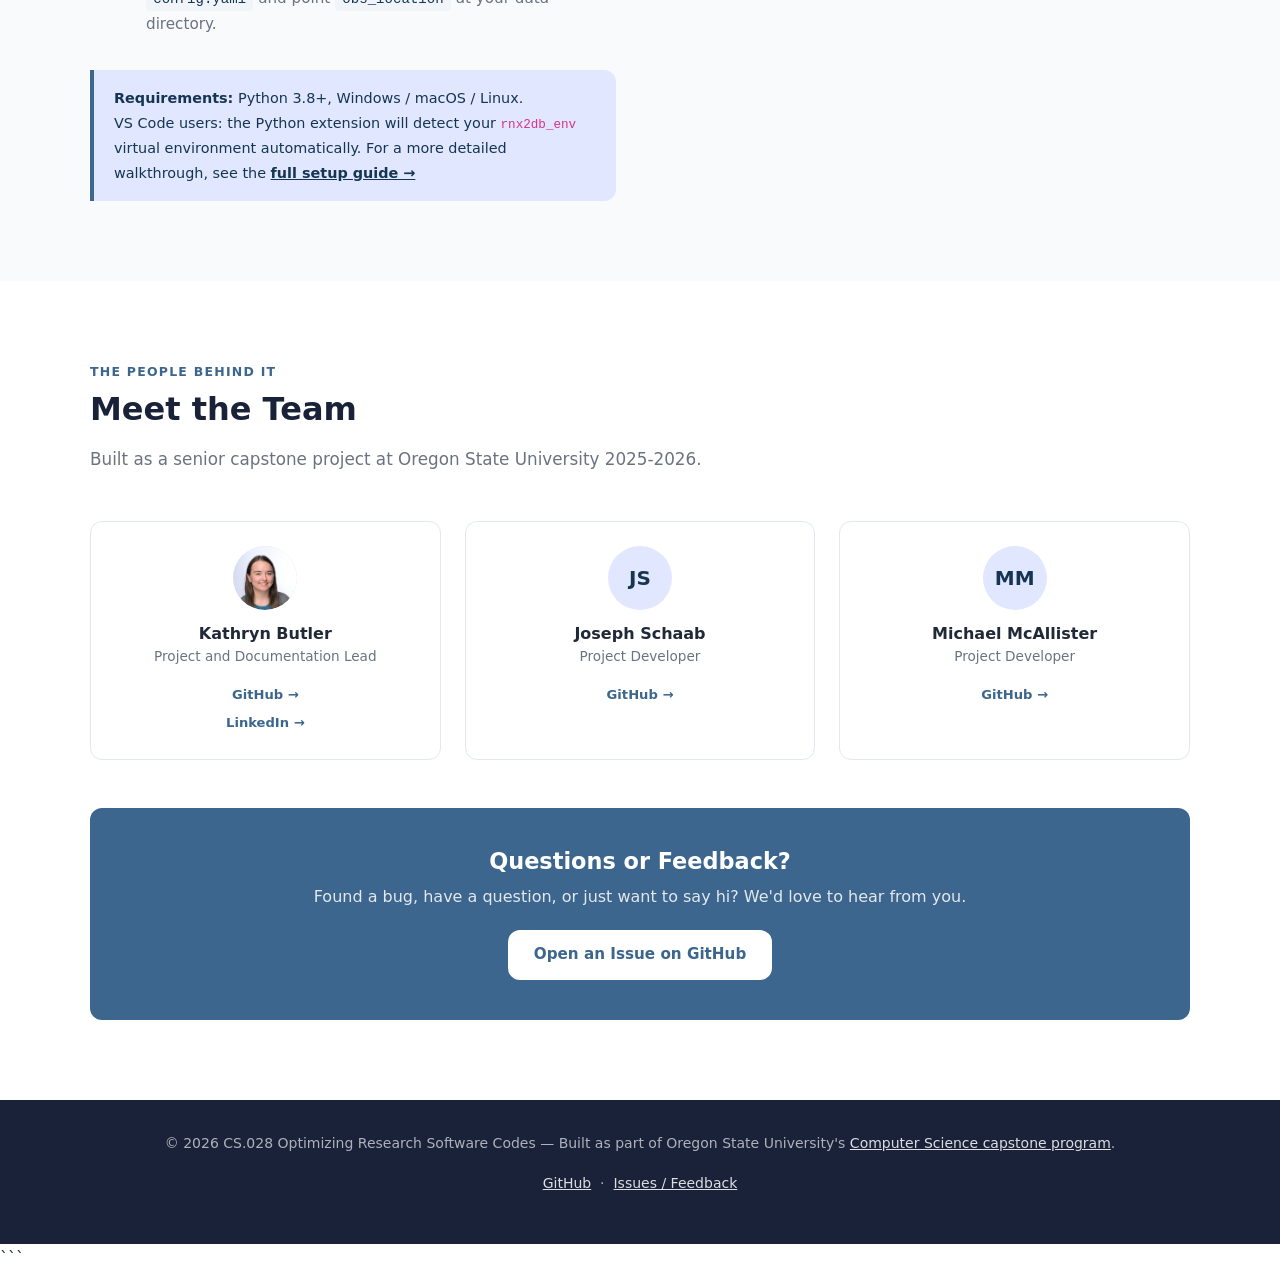
==== commit a0093658: "Fixed screenshots Co-authored-by: Copilot <copilot@github.com>" ====
--- a/docs/index.html
+++ b/docs/index.html
@@ -56,8 +56,7 @@
           View our project on GitHub
         </a>
         <!-- SECONDARY action -->
-        <a href="#features" class="btn-secondary-custom"
-          aria-label="View README on GitHub (opens in new tab)">
+        <a href="#features" class="btn-secondary-custom" aria-label="View README on GitHub (opens in new tab)">
           Learn how to try it
         </a>
       </div>
@@ -102,50 +101,44 @@
             </p>
           </article>
         </div>
-
-        <!-- Tech stack — optional but looks nice -->
-        <div style="margin-top: 3rem;">
-          <p style="font-size: 0.85rem; font-weight: 600; color: var(--text-muted); margin-bottom: 0.5rem;">Built with
-          </p>
-          <div class="tech-pills" aria-label="Technologies used">
-            <span class="tech-pill">Python</span>
-            <span class="tech-pill">Pandas</span>
-            <span class="tech-pill">NumPy</span>
-            <span class="tech-pill">Matplotlib</span>
-          </div>
-        </div>
-
-      </div>
+      </div>
+
       <!-- Demo screenshots -->
-      <div class="demo-wrap" aria-label="Application screenshot">
+      <p style="margin-top: 3.5rem; font-weight: 600; color: var(--text-main); text-align: center;" aria-hidden="true">
+        RNX2DB Processing in Action</p>
+      <div class="demo-wrap" aria-label="Application screenshot" style="margin-top: 0.5rem;">
         <!-- Fake browser -->
         <div class="demo-bar" aria-hidden="true">
           <span class="demo-dot" style="background:#fc5c57;" title="close"></span>
           <span class="demo-dot" style="background:#febc2e;" title="minimise"></span>
           <span class="demo-dot" style="background:#28c840;" title="fullscreen"></span>
         </div>
-        <img
-          src="demo_partial.png"
-          alt="Screenshot of the application processing RINEX files, showing a progress bar."
-          width="900"
-          height="500"
-          style="display:block; width:100%;"
-        />
-      </div>
-      <div class="demo-wrap" aria-label="Application screenshot">
+        <img src="demo_partial.png" alt="Screenshot of the application processing RINEX files, showing a progress bar."
+          width="900" height="500" style="display:block; width:100%;" />
+      </div>
+      <p style="margin-top: 3.5rem; font-weight: 600; color: var(--text-main); text-align: center;" aria-hidden="true">
+        RNX2DB Processing Completed</p>
+      <div class="demo-wrap" aria-label="Application screenshot" style="margin-top: 0.5rem;">
         <!-- Fake browser -->
         <div class="demo-bar" aria-hidden="true">
           <span class="demo-dot" style="background:#fc5c57;" title="close"></span>
           <span class="demo-dot" style="background:#febc2e;" title="minimise"></span>
           <span class="demo-dot" style="background:#28c840;" title="fullscreen"></span>
         </div>
-        <img
-          src="demo_complete.png"
-          alt="Screenshot of the application displaying the completed RINEX conversion."
-          width="900"
-          height="500"
-          style="display:block; width:100%;"
-        />
+        <img src="demo_complete.png" alt="Screenshot of the application displaying the completed RINEX conversion."
+          width="900" height="500" style="display:block; width:100%;" />
+      </div>
+
+      <!-- Tech stack -->
+      <div style="margin-top: 3rem;" class="section-inner">
+        <p style="font-size: 0.85rem; font-weight: 600; color: var(--text-muted); margin-bottom: 0.5rem;">Built with
+        </p>
+        <div class="tech-pills" aria-label="Technologies used">
+          <span class="tech-pill">Python</span>
+          <span class="tech-pill">Pandas</span>
+          <span class="tech-pill">NumPy</span>
+          <span class="tech-pill">Matplotlib</span>
+        </div>
       </div>
     </section>
 
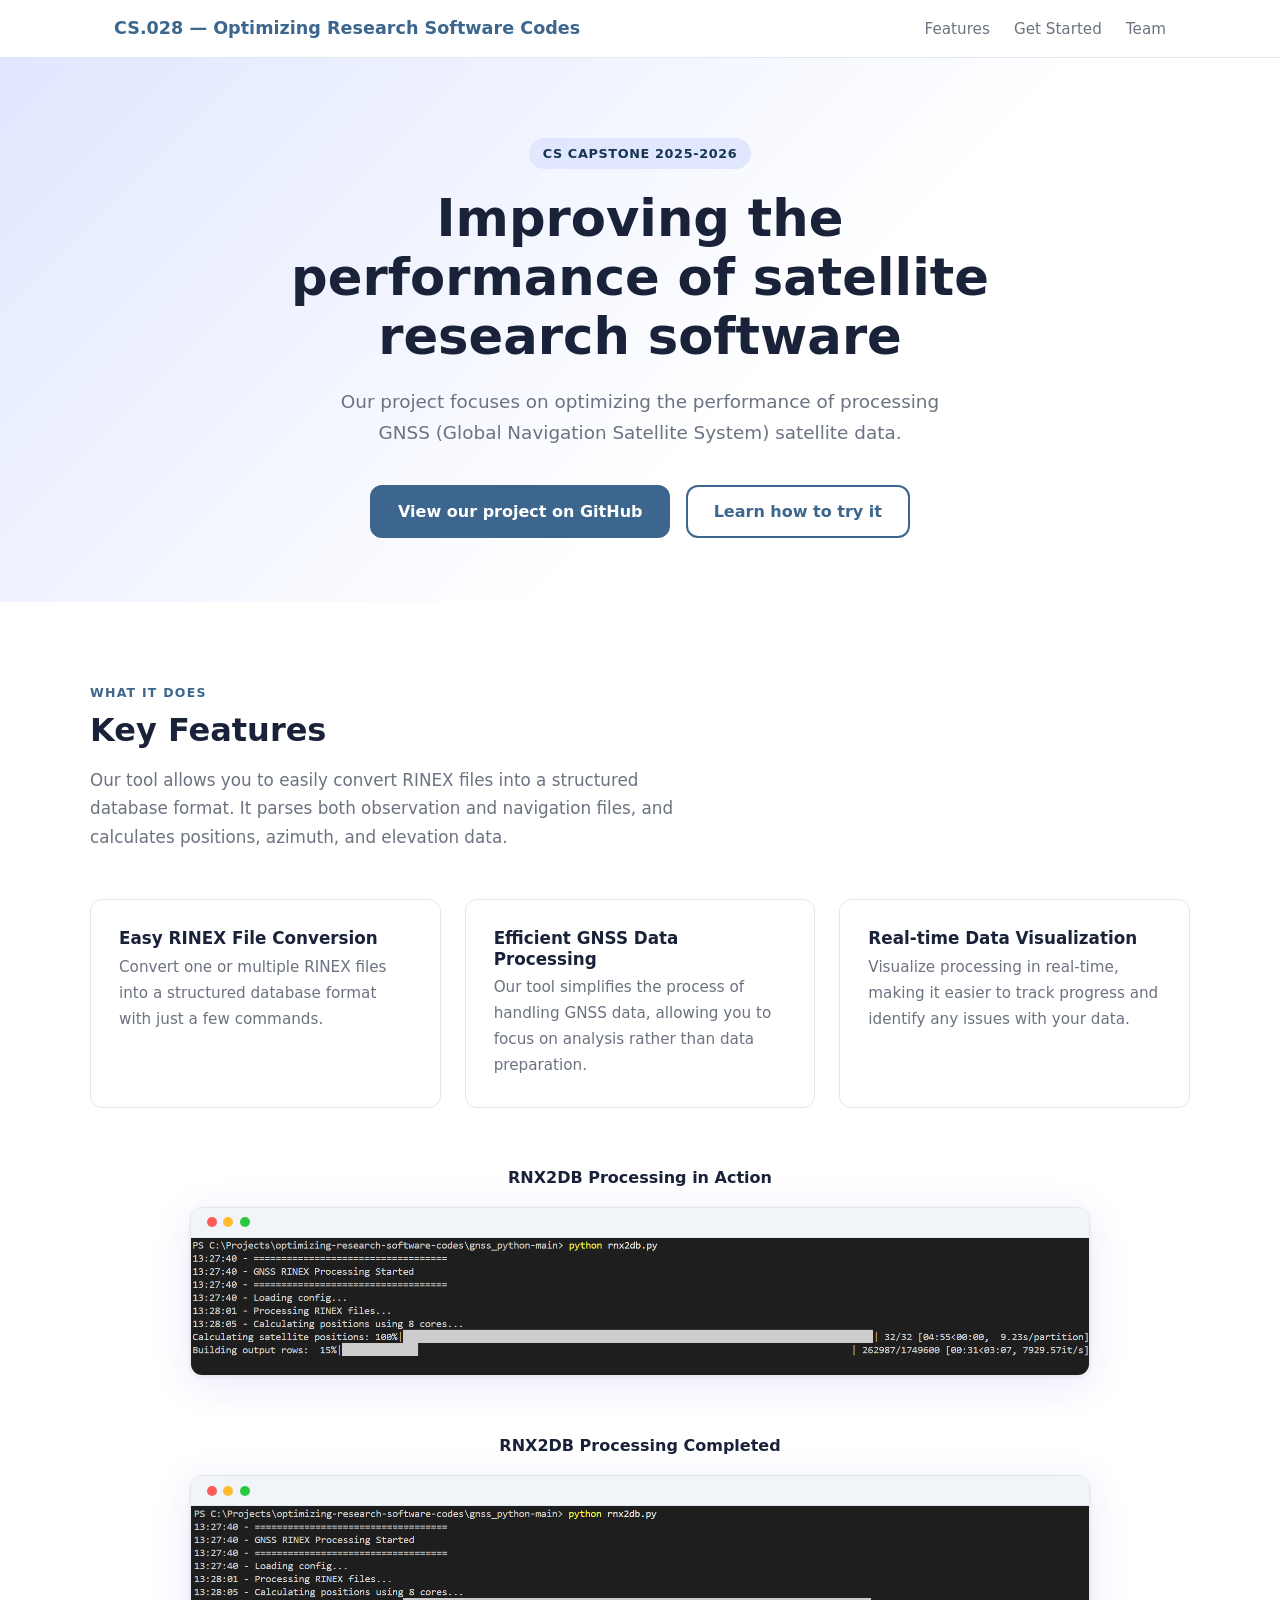
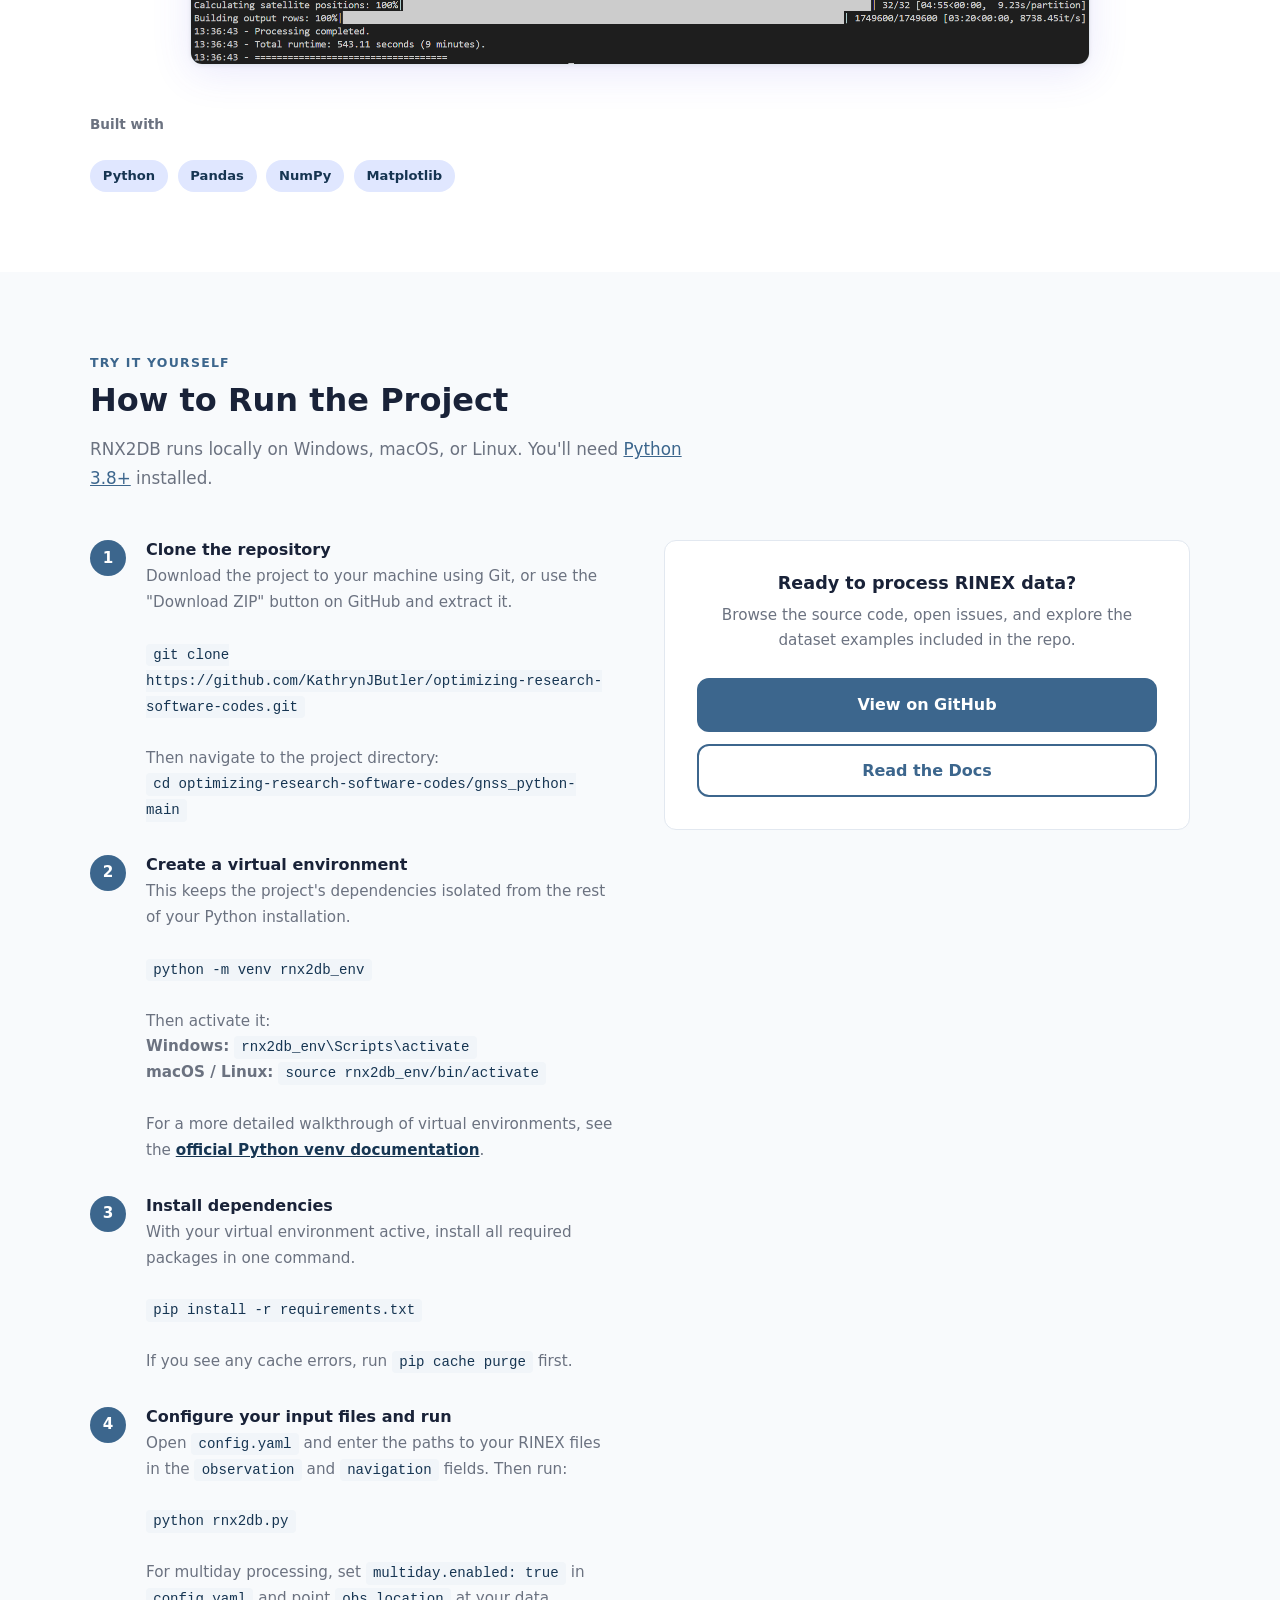
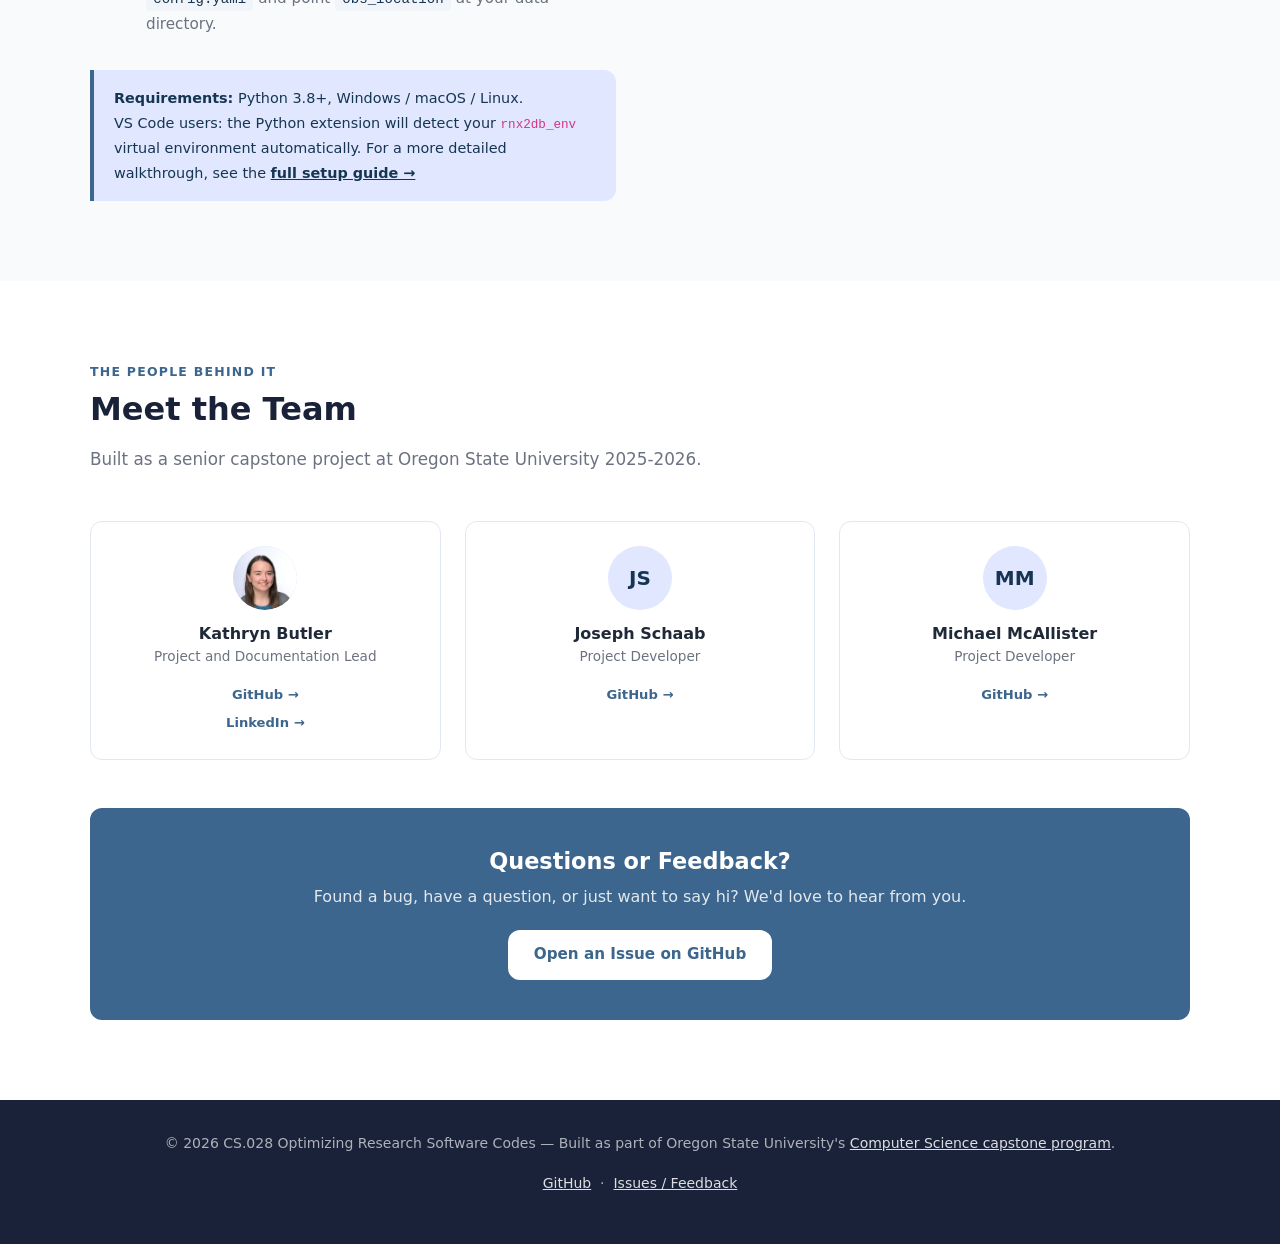
==== commit 0dce2388: "fixed a typo" ====
--- a/docs/index.html
+++ b/docs/index.html
@@ -383,5 +383,4 @@
 
 </body>
 
-</html>
-```+</html>
